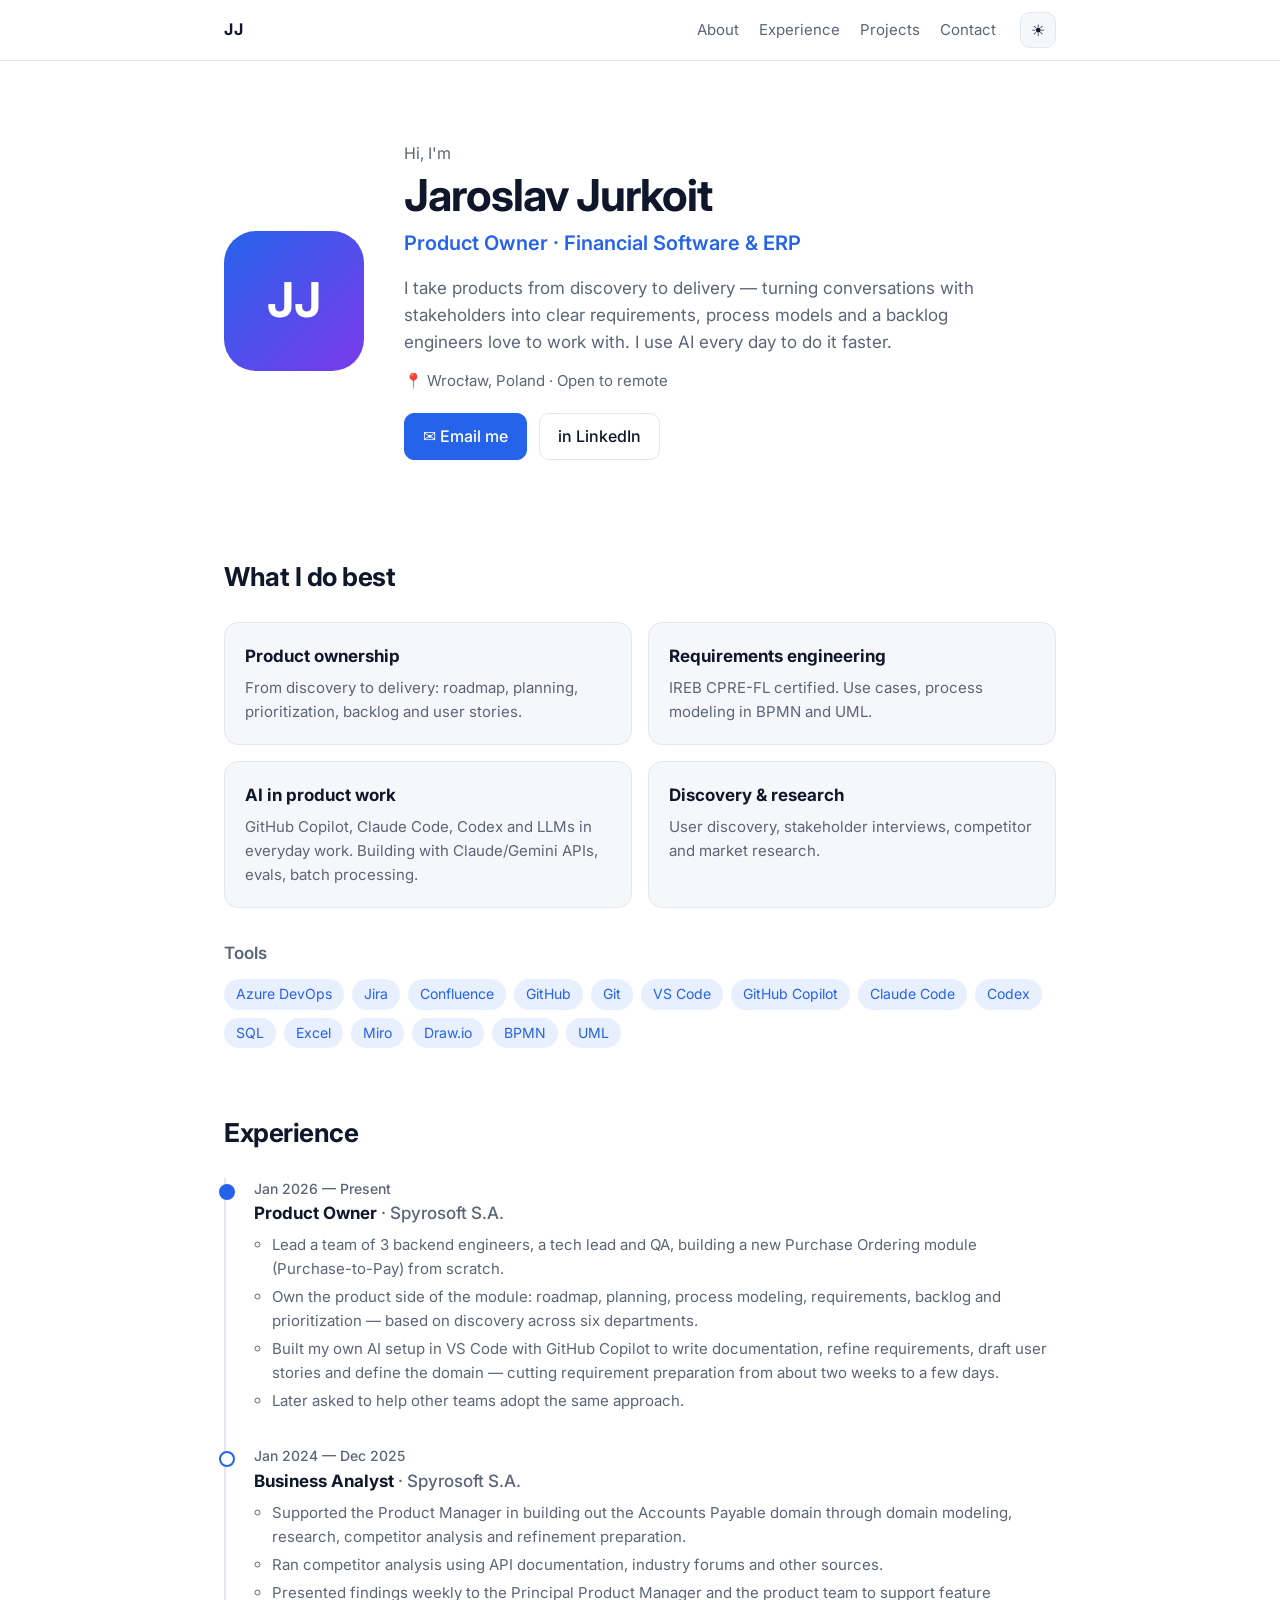
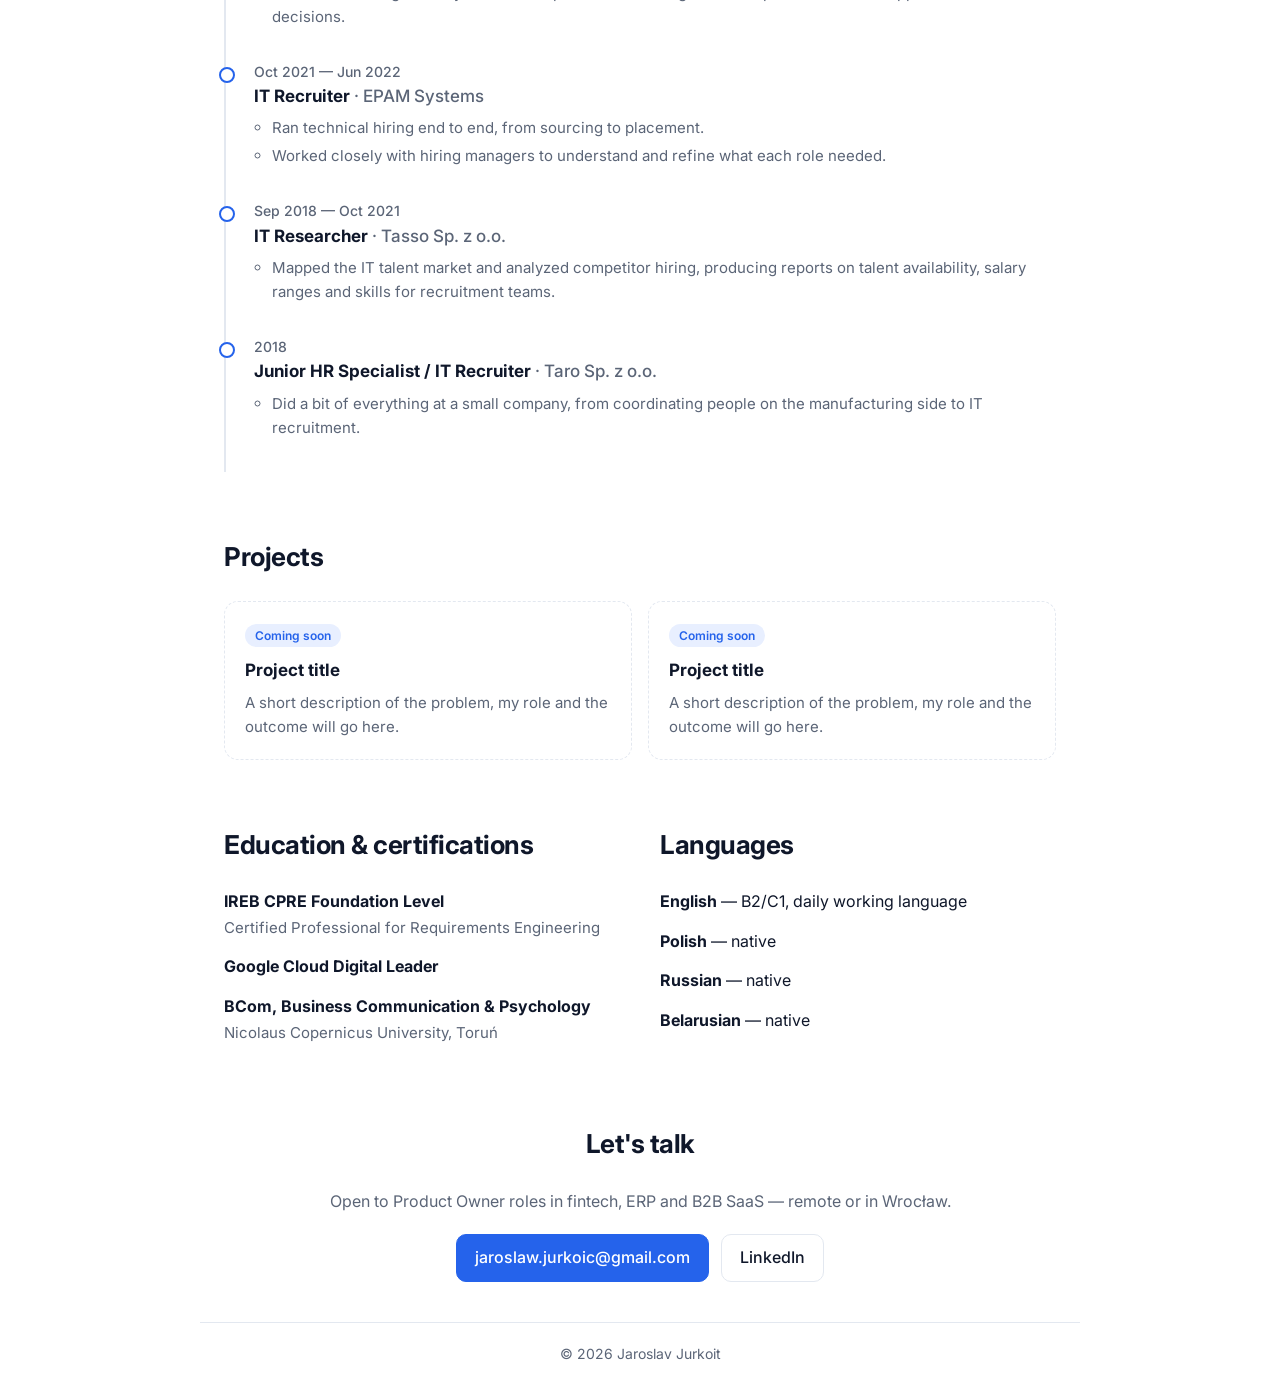
==== index.html @ e3d6df7f "Initial portfolio site Co-Authored-By: Claude Opus 5.5 <noreply@anthropic.com>" ====
<!DOCTYPE html>
<html lang="en">
<head>
  <meta charset="UTF-8">
  <meta name="viewport" content="width=device-width, initial-scale=1.0">
  <title>Jaroslav Jurkoit — Product Owner</title>
  <meta name="description" content="Jaroslav Jurkoit — Product Owner in financial software & ERP. Wrocław, Poland · Open to remote.">
  <meta property="og:title" content="Jaroslav Jurkoit — Product Owner">
  <meta property="og:description" content="Product Owner · Financial Software & ERP · Wrocław, Poland · Open to remote">
  <meta property="og:type" content="website">
  <link rel="icon" href="data:image/svg+xml,<svg xmlns='http://www.w3.org/2000/svg' viewBox='0 0 100 100'><rect width='100' height='100' rx='22' fill='%232563eb'/><text x='50' y='66' font-size='44' font-family='Arial' font-weight='700' fill='white' text-anchor='middle'>JJ</text></svg>">
  <link rel="preconnect" href="https://fonts.googleapis.com">
  <link rel="preconnect" href="https://fonts.gstatic.com" crossorigin>
  <link href="https://fonts.googleapis.com/css2?family=Inter:wght@400;500;600;700&display=swap" rel="stylesheet">
  <link rel="stylesheet" href="style.css">
  <script>
    // Apply saved theme before paint to avoid a flash
    (function () {
      var t = localStorage.getItem('theme');
      if (t) document.documentElement.setAttribute('data-theme', t);
    })();
  </script>
</head>
<body>
  <header class="nav">
    <div class="container nav-inner">
      <a href="#top" class="logo">JJ</a>
      <nav>
        <a href="#about">About</a>
        <a href="#experience">Experience</a>
        <a href="#projects">Projects</a>
        <a href="#contact">Contact</a>
      </nav>
      <button class="theme-toggle" id="themeToggle" aria-label="Toggle dark mode">
        <span class="icon-sun">☀</span><span class="icon-moon">☾</span>
      </button>
    </div>
  </header>

  <main id="top">
    <!-- Hero -->
    <section class="hero container">
      <div class="avatar" aria-hidden="true">JJ</div>
      <div>
        <p class="eyebrow">Hi, I'm</p>
        <h1>Jaroslav Jurkoit</h1>
        <p class="role">Product Owner · Financial Software &amp; ERP</p>
        <p class="lead">
          I take products from discovery to delivery — turning conversations with stakeholders
          into clear requirements, process models and a backlog engineers love to work with.
          I use AI every day to do it faster.
        </p>
        <p class="meta">📍 Wrocław, Poland · Open to remote</p>
        <div class="links">
          <a class="btn primary" href="mailto:jaroslaw.jurkoic@gmail.com">✉ Email me</a>
          <a class="btn" href="https://www.linkedin.com/in/jaroslav-jurkoit" target="_blank" rel="noopener">in LinkedIn</a>
        </div>
      </div>
    </section>

    <!-- About / strengths -->
    <section id="about" class="container section">
      <h2>What I do best</h2>
      <div class="grid cards">
        <div class="card">
          <h3>Product ownership</h3>
          <p>From discovery to delivery: roadmap, planning, prioritization, backlog and user stories.</p>
        </div>
        <div class="card">
          <h3>Requirements engineering</h3>
          <p>IREB CPRE-FL certified. Use cases, process modeling in BPMN and UML.</p>
        </div>
        <div class="card">
          <h3>AI in product work</h3>
          <p>GitHub Copilot, Claude Code, Codex and LLMs in everyday work. Building with Claude/Gemini APIs, evals, batch processing.</p>
        </div>
        <div class="card">
          <h3>Discovery &amp; research</h3>
          <p>User discovery, stakeholder interviews, competitor and market research.</p>
        </div>
      </div>

      <h3 class="sub">Tools</h3>
      <ul class="tags">
        <li>Azure DevOps</li><li>Jira</li><li>Confluence</li><li>GitHub</li><li>Git</li>
        <li>VS Code</li><li>GitHub Copilot</li><li>Claude Code</li><li>Codex</li>
        <li>SQL</li><li>Excel</li><li>Miro</li><li>Draw.io</li><li>BPMN</li><li>UML</li>
      </ul>
    </section>

    <!-- Experience -->
    <section id="experience" class="container section">
      <h2>Experience</h2>
      <ol class="timeline">
        <li>
          <div class="when">Jan 2026 — Present</div>
          <div class="what">
            <h3>Product Owner <span>· Spyrosoft S.A.</span></h3>
            <ul>
              <li>Lead a team of 3 backend engineers, a tech lead and QA, building a new Purchase Ordering module (Purchase-to-Pay) from scratch.</li>
              <li>Own the product side of the module: roadmap, planning, process modeling, requirements, backlog and prioritization — based on discovery across six departments.</li>
              <li>Built my own AI setup in VS Code with GitHub Copilot to write documentation, refine requirements, draft user stories and define the domain — cutting requirement preparation from about two weeks to a few days.</li>
              <li>Later asked to help other teams adopt the same approach.</li>
            </ul>
          </div>
        </li>
        <li>
          <div class="when">Jan 2024 — Dec 2025</div>
          <div class="what">
            <h3>Business Analyst <span>· Spyrosoft S.A.</span></h3>
            <ul>
              <li>Supported the Product Manager in building out the Accounts Payable domain through domain modeling, research, competitor analysis and refinement preparation.</li>
              <li>Ran competitor analysis using API documentation, industry forums and other sources.</li>
              <li>Presented findings weekly to the Principal Product Manager and the product team to support feature decisions.</li>
            </ul>
          </div>
        </li>
        <li>
          <div class="when">Oct 2021 — Jun 2022</div>
          <div class="what">
            <h3>IT Recruiter <span>· EPAM Systems</span></h3>
            <ul>
              <li>Ran technical hiring end to end, from sourcing to placement.</li>
              <li>Worked closely with hiring managers to understand and refine what each role needed.</li>
            </ul>
          </div>
        </li>
        <li>
          <div class="when">Sep 2018 — Oct 2021</div>
          <div class="what">
            <h3>IT Researcher <span>· Tasso Sp. z o.o.</span></h3>
            <ul>
              <li>Mapped the IT talent market and analyzed competitor hiring, producing reports on talent availability, salary ranges and skills for recruitment teams.</li>
            </ul>
          </div>
        </li>
        <li>
          <div class="when">2018</div>
          <div class="what">
            <h3>Junior HR Specialist / IT Recruiter <span>· Taro Sp. z o.o.</span></h3>
            <ul>
              <li>Did a bit of everything at a small company, from coordinating people on the manufacturing side to IT recruitment.</li>
            </ul>
          </div>
        </li>
      </ol>
    </section>

    <!-- Projects (placeholder) -->
    <section id="projects" class="container section">
      <h2>Projects</h2>
      <!-- TODO: replace placeholder cards with real projects -->
      <div class="grid cards">
        <div class="card placeholder">
          <span class="badge">Coming soon</span>
          <h3>Project title</h3>
          <p>A short description of the problem, my role and the outcome will go here.</p>
        </div>
        <div class="card placeholder">
          <span class="badge">Coming soon</span>
          <h3>Project title</h3>
          <p>A short description of the problem, my role and the outcome will go here.</p>
        </div>
      </div>
    </section>

    <!-- Education & languages -->
    <section class="container section two-col">
      <div>
        <h2>Education &amp; certifications</h2>
        <ul class="plain">
          <li><strong>IREB CPRE Foundation Level</strong><br><span>Certified Professional for Requirements Engineering</span></li>
          <li><strong>Google Cloud Digital Leader</strong></li>
          <li><strong>BCom, Business Communication &amp; Psychology</strong><br><span>Nicolaus Copernicus University, Toruń</span></li>
        </ul>
      </div>
      <div>
        <h2>Languages</h2>
        <ul class="plain">
          <li><strong>English</strong> — B2/C1, daily working language</li>
          <li><strong>Polish</strong> — native</li>
          <li><strong>Russian</strong> — native</li>
          <li><strong>Belarusian</strong> — native</li>
        </ul>
      </div>
    </section>

    <!-- Contact -->
    <section id="contact" class="container section contact">
      <h2>Let's talk</h2>
      <p>Open to Product Owner roles in fintech, ERP and B2B SaaS — remote or in Wrocław.</p>
      <div class="links center">
        <a class="btn primary" href="mailto:jaroslaw.jurkoic@gmail.com">jaroslaw.jurkoic@gmail.com</a>
        <a class="btn" href="https://www.linkedin.com/in/jaroslav-jurkoit" target="_blank" rel="noopener">LinkedIn</a>
      </div>
    </section>
  </main>

  <footer class="container footer">
    © <span id="year"></span> Jaroslav Jurkoit
  </footer>

  <script>
    document.getElementById('year').textContent = new Date().getFullYear();
    document.getElementById('themeToggle').addEventListener('click', function () {
      var root = document.documentElement;
      var current = root.getAttribute('data-theme') ||
        (matchMedia('(prefers-color-scheme: dark)').matches ? 'dark' : 'light');
      var next = current === 'dark' ? 'light' : 'dark';
      root.setAttribute('data-theme', next);
      localStorage.setItem('theme', next);
    });
  </script>
</body>
</html>
---- style.css ----
:root {
  --bg: #ffffff;
  --bg-soft: #f5f7fb;
  --text: #0f172a;
  --muted: #5b6577;
  --border: #e3e8f0;
  --accent: #2563eb;
  --accent-soft: #e8efff;
}

@media (prefers-color-scheme: dark) {
  :root:not([data-theme="light"]) {
    --bg: #0d1117;
    --bg-soft: #161b22;
    --text: #e6edf3;
    --muted: #9aa5b4;
    --border: #262d37;
    --accent: #6ea8ff;
    --accent-soft: #1a2638;
  }
}

:root[data-theme="dark"] {
  --bg: #0d1117;
  --bg-soft: #161b22;
  --text: #e6edf3;
  --muted: #9aa5b4;
  --border: #262d37;
  --accent: #6ea8ff;
  --accent-soft: #1a2638;
}

* { box-sizing: border-box; }

html { scroll-behavior: smooth; scroll-padding-top: 72px; }

body {
  margin: 0;
  font-family: 'Inter', system-ui, -apple-system, sans-serif;
  background: var(--bg);
  color: var(--text);
  line-height: 1.6;
  transition: background .2s, color .2s;
}

a { color: var(--accent); text-decoration: none; }

.container { max-width: 880px; margin: 0 auto; padding: 0 24px; }

/* Nav */
.nav {
  position: sticky; top: 0; z-index: 10;
  background: color-mix(in srgb, var(--bg) 85%, transparent);
  backdrop-filter: blur(8px);
  border-bottom: 1px solid var(--border);
}
.nav-inner { display: flex; align-items: center; gap: 24px; height: 60px; }
.logo { font-weight: 700; color: var(--text); letter-spacing: .5px; }
.nav nav { display: flex; gap: 20px; margin-left: auto; }
.nav nav a { color: var(--muted); font-size: 15px; }
.nav nav a:hover { color: var(--text); }
.theme-toggle {
  border: 1px solid var(--border); background: var(--bg-soft); color: var(--text);
  width: 36px; height: 36px; border-radius: 10px; cursor: pointer; font-size: 16px;
}
.icon-moon { display: none; }
:root[data-theme="dark"] .icon-sun { display: none; }
:root[data-theme="dark"] .icon-moon { display: inline; }
@media (prefers-color-scheme: dark) {
  :root:not([data-theme="light"]) .icon-sun { display: none; }
  :root:not([data-theme="light"]) .icon-moon { display: inline; }
}

/* Hero */
.hero { display: flex; gap: 40px; align-items: center; padding-top: 80px; padding-bottom: 40px; }
.avatar {
  flex-shrink: 0; width: 140px; height: 140px; border-radius: 32px;
  background: linear-gradient(135deg, var(--accent), #7c3aed);
  color: #fff; font-size: 48px; font-weight: 700;
  display: flex; align-items: center; justify-content: center;
}
.eyebrow { margin: 0; color: var(--muted); }
h1 { font-size: 44px; line-height: 1.1; margin: 4px 0 8px; letter-spacing: -1px; }
.role { font-size: 20px; font-weight: 600; color: var(--accent); margin: 0 0 16px; }
.lead { font-size: 17px; color: var(--muted); margin: 0 0 12px; max-width: 600px; }
.meta { color: var(--muted); margin: 0 0 20px; font-size: 15px; }

.links { display: flex; gap: 12px; flex-wrap: wrap; }
.links.center { justify-content: center; }
.btn {
  display: inline-block; padding: 10px 18px; border-radius: 10px;
  border: 1px solid var(--border); color: var(--text); font-weight: 500;
  transition: transform .15s, border-color .15s;
}
.btn:hover { transform: translateY(-1px); border-color: var(--accent); }
.btn.primary { background: var(--accent); border-color: var(--accent); color: #fff; }

/* Sections */
.section { padding-top: 56px; padding-bottom: 8px; }
h2 { font-size: 26px; margin: 0 0 24px; letter-spacing: -.5px; }
h3 { font-size: 17px; margin: 0 0 6px; }
.sub { margin-top: 32px; margin-bottom: 12px; color: var(--muted); font-weight: 600; }

.grid.cards { display: grid; grid-template-columns: repeat(2, 1fr); gap: 16px; }
.card {
  background: var(--bg-soft); border: 1px solid var(--border);
  border-radius: 14px; padding: 20px;
}
.card p { margin: 0; color: var(--muted); font-size: 15px; }
.card.placeholder { border-style: dashed; background: transparent; }
.badge {
  display: inline-block; font-size: 12px; font-weight: 600; margin-bottom: 10px;
  padding: 2px 10px; border-radius: 999px; background: var(--accent-soft); color: var(--accent);
}

.tags { list-style: none; padding: 0; margin: 0; display: flex; flex-wrap: wrap; gap: 8px; }
.tags li {
  padding: 4px 12px; border-radius: 999px; font-size: 14px;
  background: var(--accent-soft); color: var(--accent);
}

/* Timeline */
.timeline { list-style: none; padding: 0; margin: 0; border-left: 2px solid var(--border); }
.timeline > li { position: relative; padding: 0 0 28px 28px; }
.timeline > li::before {
  content: ''; position: absolute; left: -7px; top: 6px;
  width: 12px; height: 12px; border-radius: 50%;
  background: var(--bg); border: 2px solid var(--accent);
}
.timeline > li:first-child::before { background: var(--accent); }
.when { font-size: 14px; color: var(--muted); font-weight: 500; }
.what h3 span { color: var(--muted); font-weight: 500; }
.what ul { margin: 6px 0 0; padding-left: 18px; color: var(--muted); font-size: 15px; }
.what li { margin-bottom: 4px; }

/* Education / languages */
.two-col { display: grid; grid-template-columns: 1fr 1fr; gap: 40px; }
.plain { list-style: none; padding: 0; margin: 0; }
.plain li { margin-bottom: 14px; }
.plain span { color: var(--muted); font-size: 15px; }

/* Contact */
.contact { text-align: center; padding-bottom: 40px; }
.contact p { color: var(--muted); margin: 0 0 20px; }

.footer {
  border-top: 1px solid var(--border); padding-top: 20px; padding-bottom: 32px;
  color: var(--muted); font-size: 14px; text-align: center;
}

/* Mobile */
@media (max-width: 680px) {
  .nav nav { display: none; }
  .theme-toggle { margin-left: auto; }
  .hero { flex-direction: column; align-items: flex-start; gap: 24px; padding-top: 48px; }
  .avatar { width: 96px; height: 96px; font-size: 34px; border-radius: 24px; }
  h1 { font-size: 34px; }
  .grid.cards, .two-col { grid-template-columns: 1fr; }
  .two-col { gap: 16px; }
}
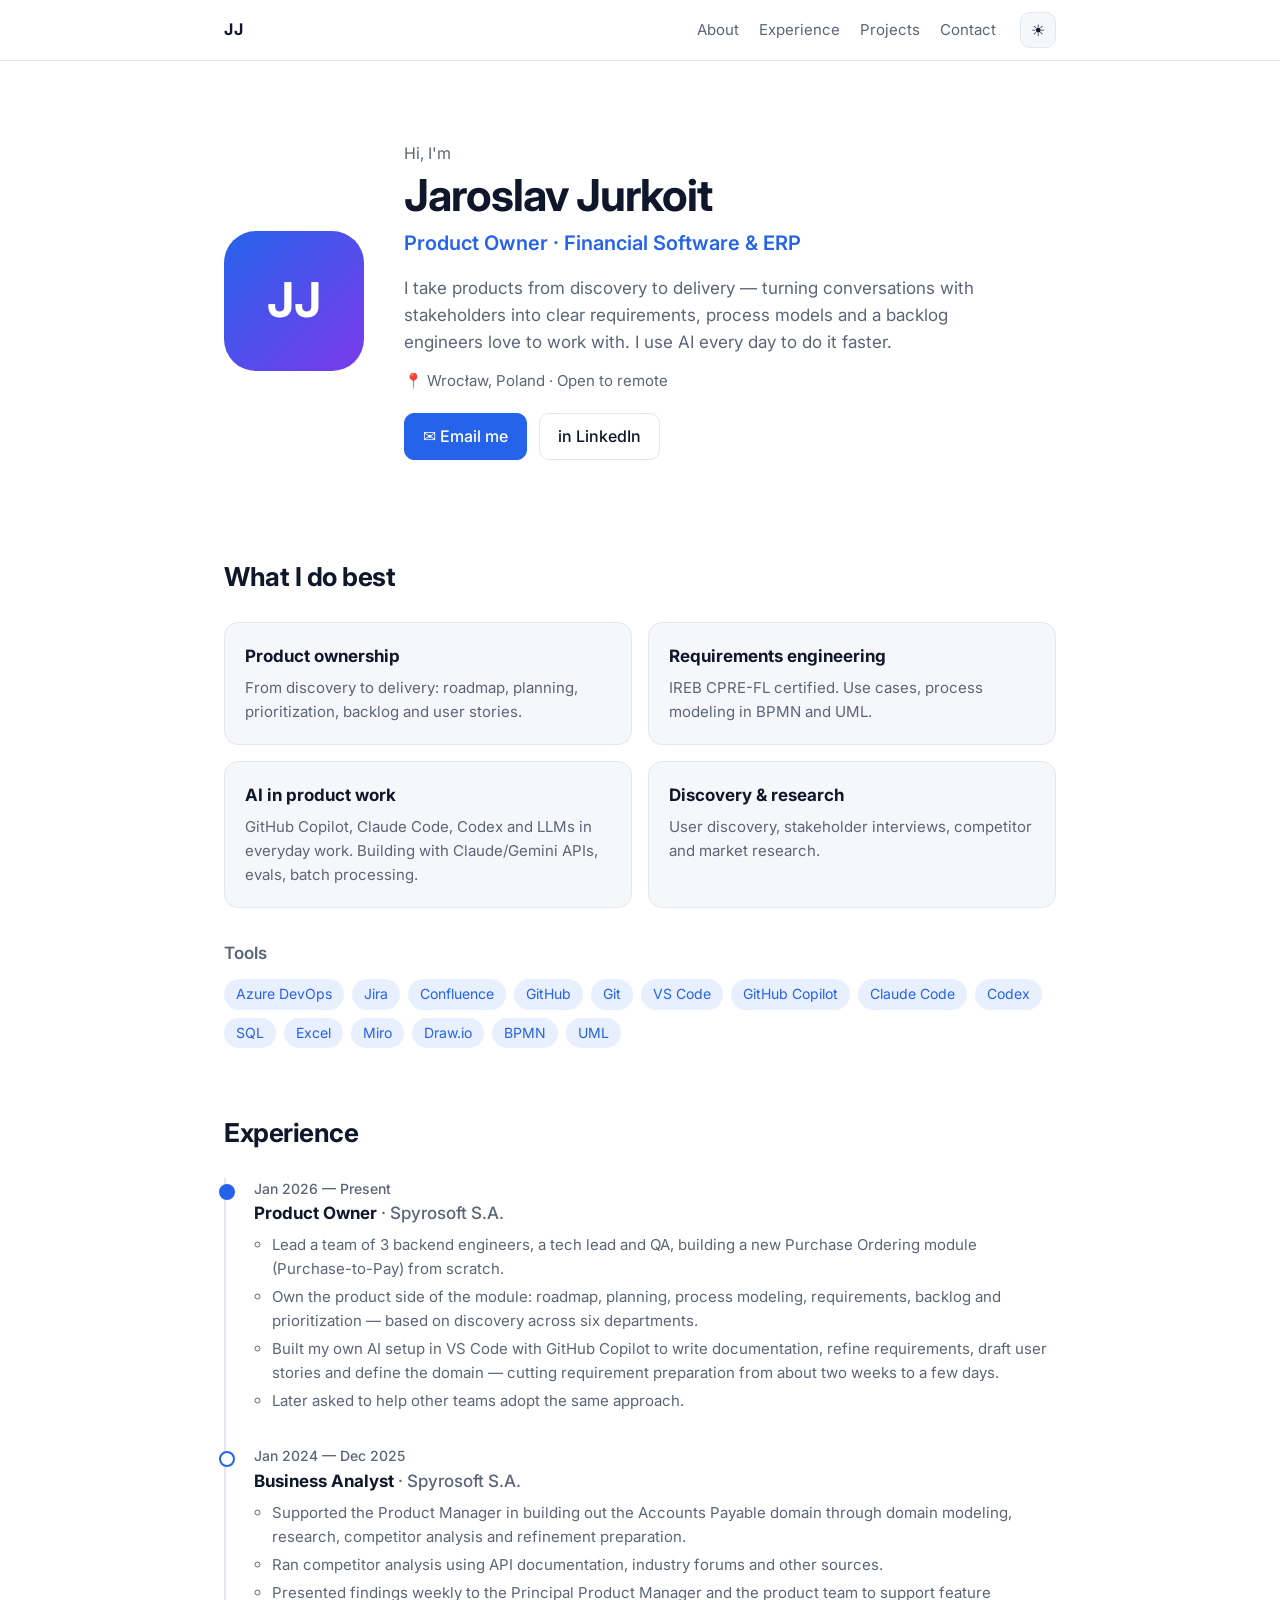
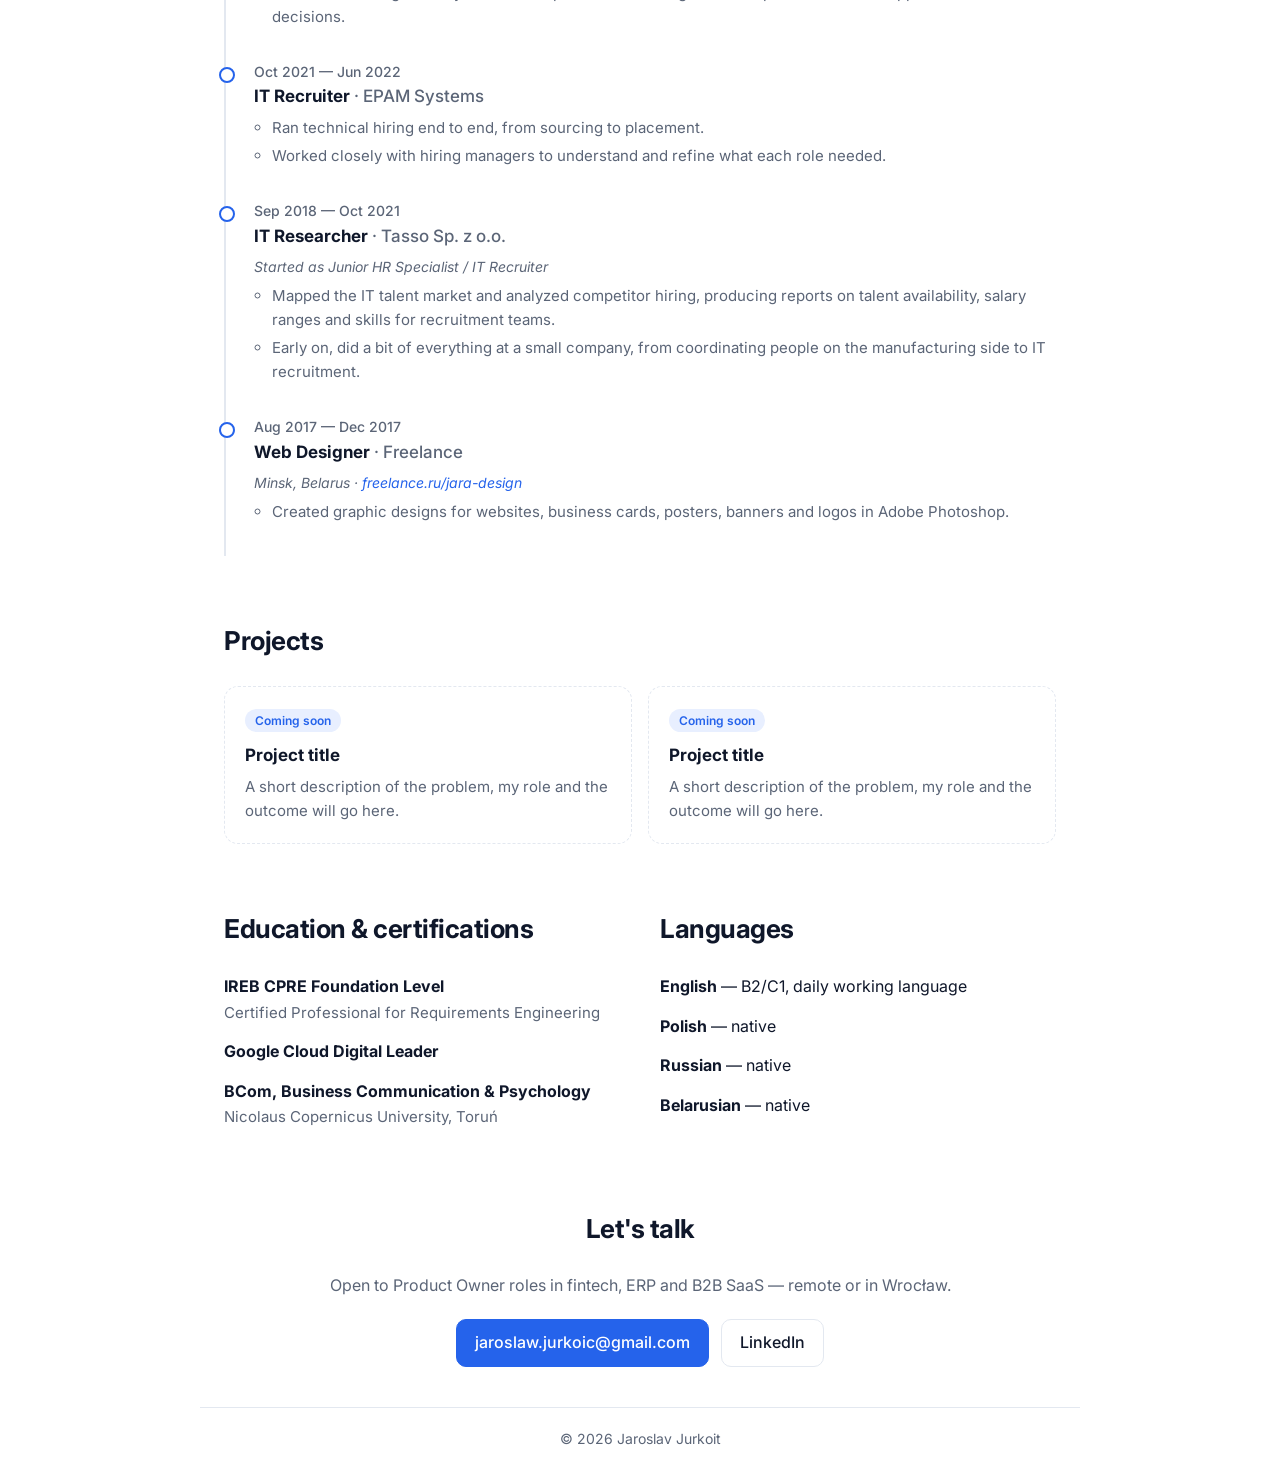
==== commit 2e74e220: "Merge Tasso roles into one entry, add freelance web designer Co-Authored-By: Claude Opus 5.5 <norepl" ====
--- a/index.html
+++ b/index.html
@@ -129,17 +129,20 @@
           <div class="when">Sep 2018 — Oct 2021</div>
           <div class="what">
             <h3>IT Researcher <span>· Tasso Sp. z o.o.</span></h3>
+            <p class="note">Started as Junior HR Specialist / IT Recruiter</p>
             <ul>
               <li>Mapped the IT talent market and analyzed competitor hiring, producing reports on talent availability, salary ranges and skills for recruitment teams.</li>
-            </ul>
-          </div>
-        </li>
-        <li>
-          <div class="when">2018</div>
-          <div class="what">
-            <h3>Junior HR Specialist / IT Recruiter <span>· Taro Sp. z o.o.</span></h3>
-            <ul>
-              <li>Did a bit of everything at a small company, from coordinating people on the manufacturing side to IT recruitment.</li>
+              <li>Early on, did a bit of everything at a small company, from coordinating people on the manufacturing side to IT recruitment.</li>
+            </ul>
+          </div>
+        </li>
+        <li>
+          <div class="when">Aug 2017 — Dec 2017</div>
+          <div class="what">
+            <h3>Web Designer <span>· Freelance</span></h3>
+            <p class="note">Minsk, Belarus · <a href="https://freelance.ru/jara-design" target="_blank" rel="noopener">freelance.ru/jara-design</a></p>
+            <ul>
+              <li>Created graphic designs for websites, business cards, posters, banners and logos in Adobe Photoshop.</li>
             </ul>
           </div>
         </li>
--- a/style.css
+++ b/style.css
@@ -130,6 +130,7 @@
 .timeline > li:first-child::before { background: var(--accent); }
 .when { font-size: 14px; color: var(--muted); font-weight: 500; }
 .what h3 span { color: var(--muted); font-weight: 500; }
+.note { margin: 0; font-size: 14px; color: var(--muted); font-style: italic; }
 .what ul { margin: 6px 0 0; padding-left: 18px; color: var(--muted); font-size: 15px; }
 .what li { margin-bottom: 4px; }
 
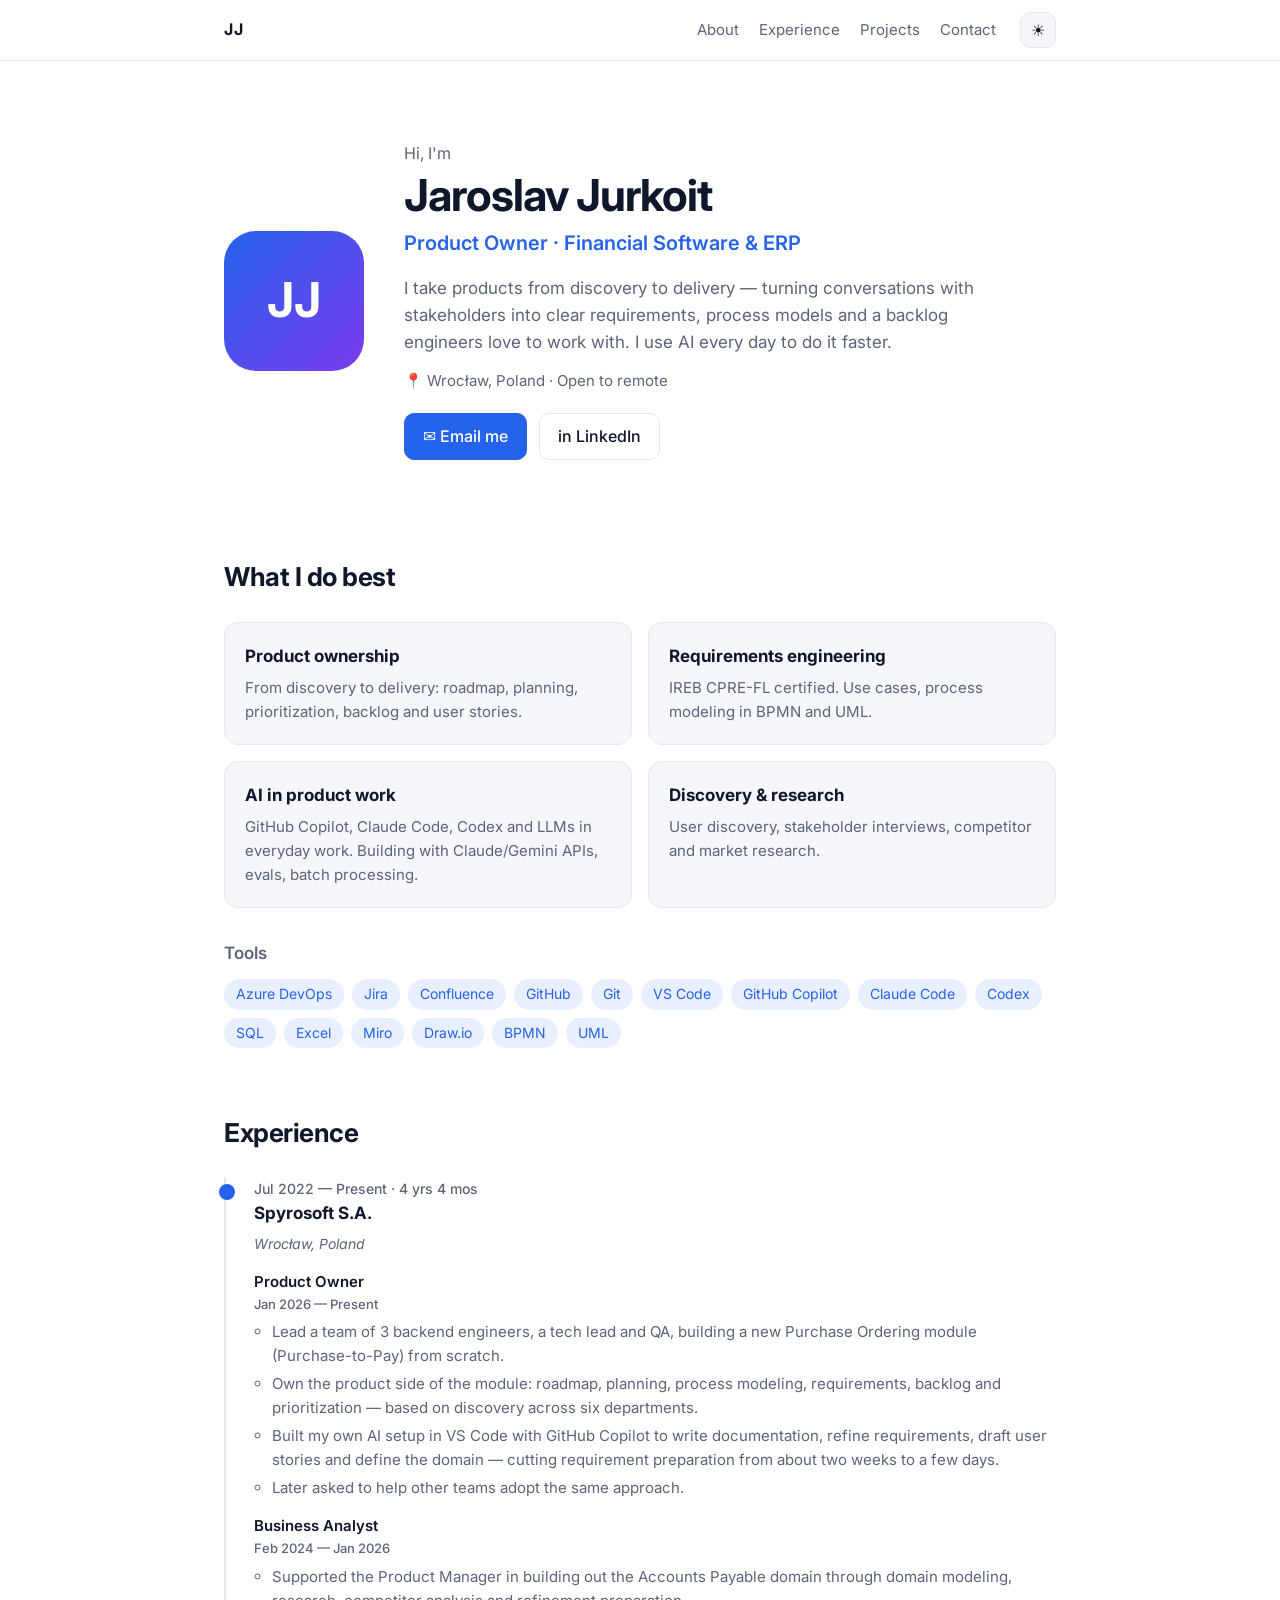
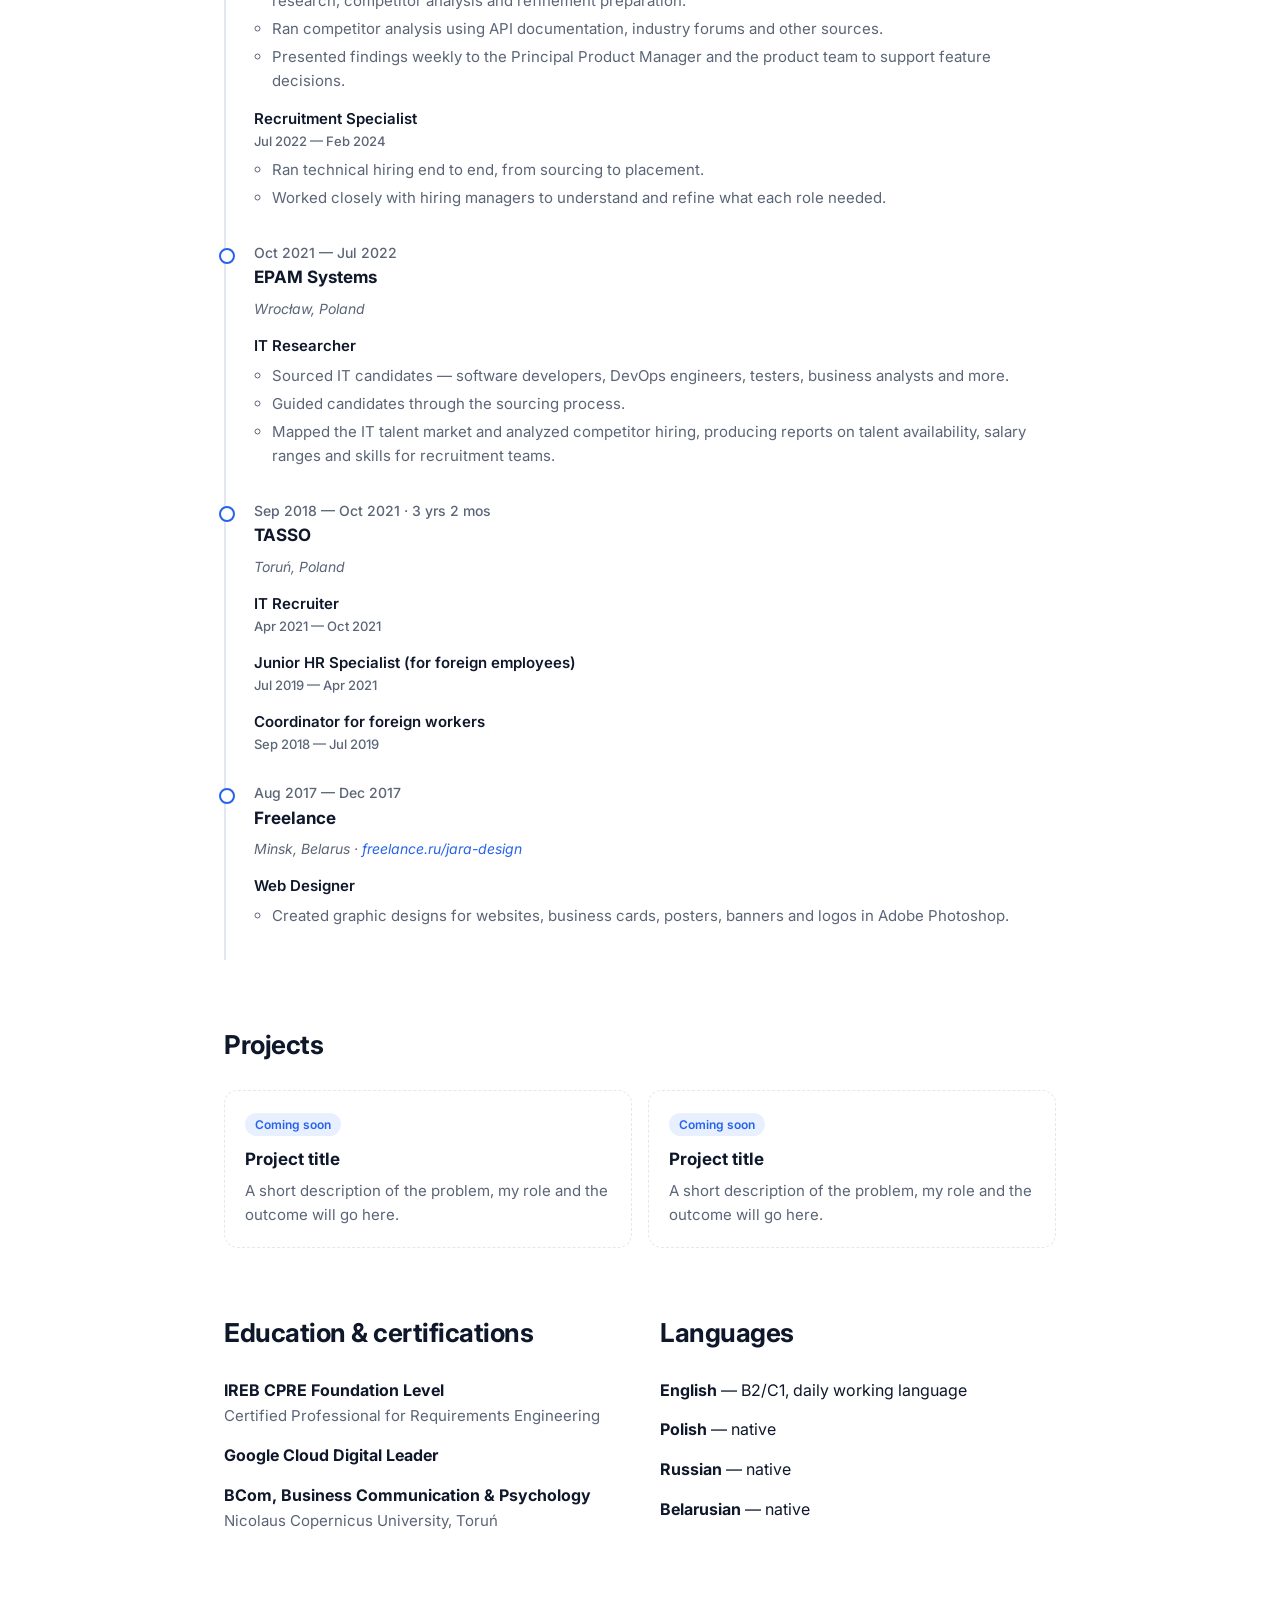
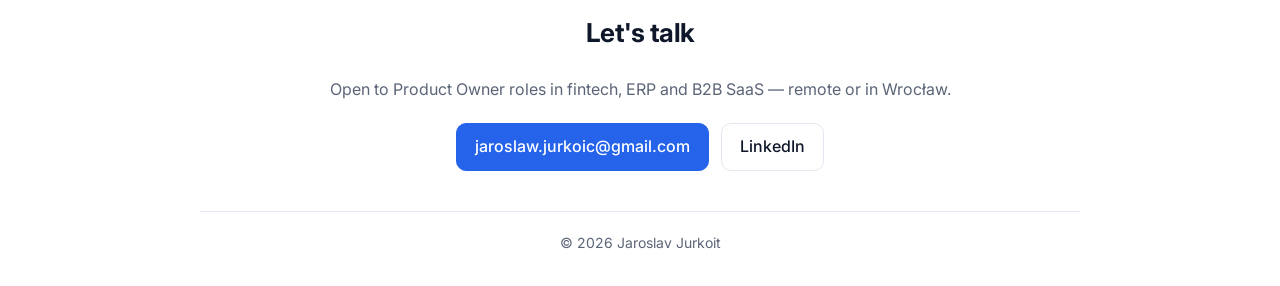
==== commit 0d1df566: "Align experience dates and roles with LinkedIn Co-Authored-By: Claude Opus 5.5 <noreply@anthropic.co" ====
--- a/index.html
+++ b/index.html
@@ -93,57 +93,78 @@
       <h2>Experience</h2>
       <ol class="timeline">
         <li>
-          <div class="when">Jan 2026 — Present</div>
-          <div class="what">
-            <h3>Product Owner <span>· Spyrosoft S.A.</span></h3>
-            <ul>
-              <li>Lead a team of 3 backend engineers, a tech lead and QA, building a new Purchase Ordering module (Purchase-to-Pay) from scratch.</li>
-              <li>Own the product side of the module: roadmap, planning, process modeling, requirements, backlog and prioritization — based on discovery across six departments.</li>
-              <li>Built my own AI setup in VS Code with GitHub Copilot to write documentation, refine requirements, draft user stories and define the domain — cutting requirement preparation from about two weeks to a few days.</li>
-              <li>Later asked to help other teams adopt the same approach.</li>
-            </ul>
-          </div>
-        </li>
-        <li>
-          <div class="when">Jan 2024 — Dec 2025</div>
-          <div class="what">
-            <h3>Business Analyst <span>· Spyrosoft S.A.</span></h3>
-            <ul>
-              <li>Supported the Product Manager in building out the Accounts Payable domain through domain modeling, research, competitor analysis and refinement preparation.</li>
-              <li>Ran competitor analysis using API documentation, industry forums and other sources.</li>
-              <li>Presented findings weekly to the Principal Product Manager and the product team to support feature decisions.</li>
-            </ul>
-          </div>
-        </li>
-        <li>
-          <div class="when">Oct 2021 — Jun 2022</div>
-          <div class="what">
-            <h3>IT Recruiter <span>· EPAM Systems</span></h3>
-            <ul>
-              <li>Ran technical hiring end to end, from sourcing to placement.</li>
-              <li>Worked closely with hiring managers to understand and refine what each role needed.</li>
-            </ul>
-          </div>
-        </li>
-        <li>
-          <div class="when">Sep 2018 — Oct 2021</div>
-          <div class="what">
-            <h3>IT Researcher <span>· Tasso Sp. z o.o.</span></h3>
-            <p class="note">Started as Junior HR Specialist / IT Recruiter</p>
-            <ul>
-              <li>Mapped the IT talent market and analyzed competitor hiring, producing reports on talent availability, salary ranges and skills for recruitment teams.</li>
-              <li>Early on, did a bit of everything at a small company, from coordinating people on the manufacturing side to IT recruitment.</li>
-            </ul>
+          <div class="when">Jul 2022 — Present · 4 yrs 4 mos</div>
+          <div class="what">
+            <h3>Spyrosoft S.A.</h3>
+            <p class="note">Wrocław, Poland</p>
+            <div class="role-item">
+              <h4>Product Owner <span>Jan 2026 — Present</span></h4>
+              <ul>
+                <li>Lead a team of 3 backend engineers, a tech lead and QA, building a new Purchase Ordering module (Purchase-to-Pay) from scratch.</li>
+                <li>Own the product side of the module: roadmap, planning, process modeling, requirements, backlog and prioritization — based on discovery across six departments.</li>
+                <li>Built my own AI setup in VS Code with GitHub Copilot to write documentation, refine requirements, draft user stories and define the domain — cutting requirement preparation from about two weeks to a few days.</li>
+                <li>Later asked to help other teams adopt the same approach.</li>
+              </ul>
+            </div>
+            <div class="role-item">
+              <h4>Business Analyst <span>Feb 2024 — Jan 2026</span></h4>
+              <ul>
+                <li>Supported the Product Manager in building out the Accounts Payable domain through domain modeling, research, competitor analysis and refinement preparation.</li>
+                <li>Ran competitor analysis using API documentation, industry forums and other sources.</li>
+                <li>Presented findings weekly to the Principal Product Manager and the product team to support feature decisions.</li>
+              </ul>
+            </div>
+            <div class="role-item">
+              <h4>Recruitment Specialist <span>Jul 2022 — Feb 2024</span></h4>
+              <ul>
+                <li>Ran technical hiring end to end, from sourcing to placement.</li>
+                <li>Worked closely with hiring managers to understand and refine what each role needed.</li>
+              </ul>
+            </div>
+          </div>
+        </li>
+        <li>
+          <div class="when">Oct 2021 — Jul 2022</div>
+          <div class="what">
+            <h3>EPAM Systems</h3>
+            <p class="note">Wrocław, Poland</p>
+            <div class="role-item">
+              <h4>IT Researcher</h4>
+              <ul>
+                <li>Sourced IT candidates — software developers, DevOps engineers, testers, business analysts and more.</li>
+                <li>Guided candidates through the sourcing process.</li>
+                <li>Mapped the IT talent market and analyzed competitor hiring, producing reports on talent availability, salary ranges and skills for recruitment teams.</li>
+              </ul>
+            </div>
+          </div>
+        </li>
+        <li>
+          <div class="when">Sep 2018 — Oct 2021 · 3 yrs 2 mos</div>
+          <div class="what">
+            <h3>TASSO</h3>
+            <p class="note">Toruń, Poland</p>
+            <div class="role-item">
+              <h4>IT Recruiter <span>Apr 2021 — Oct 2021</span></h4>
+            </div>
+            <div class="role-item">
+              <h4>Junior HR Specialist (for foreign employees) <span>Jul 2019 — Apr 2021</span></h4>
+            </div>
+            <div class="role-item">
+              <h4>Coordinator for foreign workers <span>Sep 2018 — Jul 2019</span></h4>
+            </div>
           </div>
         </li>
         <li>
           <div class="when">Aug 2017 — Dec 2017</div>
           <div class="what">
-            <h3>Web Designer <span>· Freelance</span></h3>
+            <h3>Freelance</h3>
             <p class="note">Minsk, Belarus · <a href="https://freelance.ru/jara-design" target="_blank" rel="noopener">freelance.ru/jara-design</a></p>
-            <ul>
-              <li>Created graphic designs for websites, business cards, posters, banners and logos in Adobe Photoshop.</li>
-            </ul>
+            <div class="role-item">
+              <h4>Web Designer</h4>
+              <ul>
+                <li>Created graphic designs for websites, business cards, posters, banners and logos in Adobe Photoshop.</li>
+              </ul>
+            </div>
           </div>
         </li>
       </ol>
--- a/style.css
+++ b/style.css
@@ -159,3 +159,7 @@
   .grid.cards, .two-col { grid-template-columns: 1fr; }
   .two-col { gap: 16px; }
 }
+
+.role-item { margin-top: 14px; }
+.role-item h4 { font-size: 15px; margin: 0; font-weight: 600; }
+.role-item h4 span { display: block; font-size: 13px; color: var(--muted); font-weight: 500; }
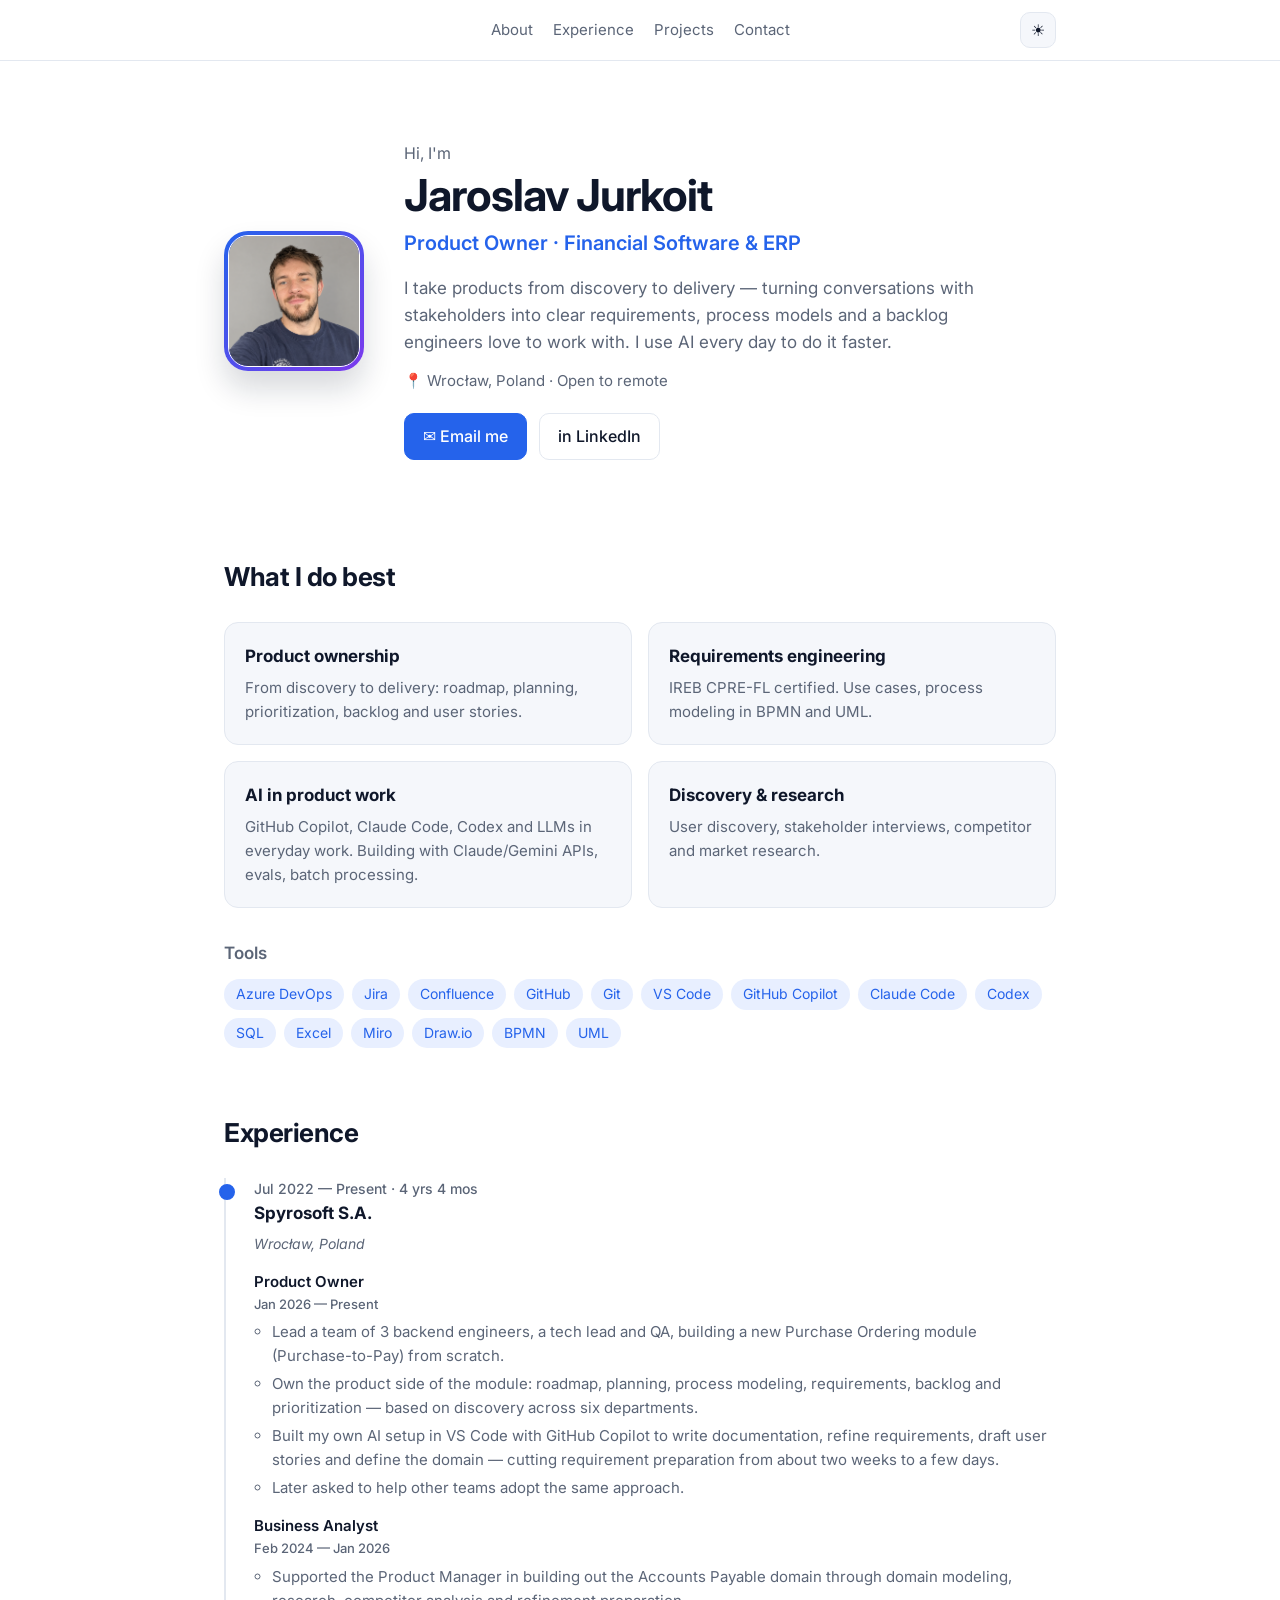
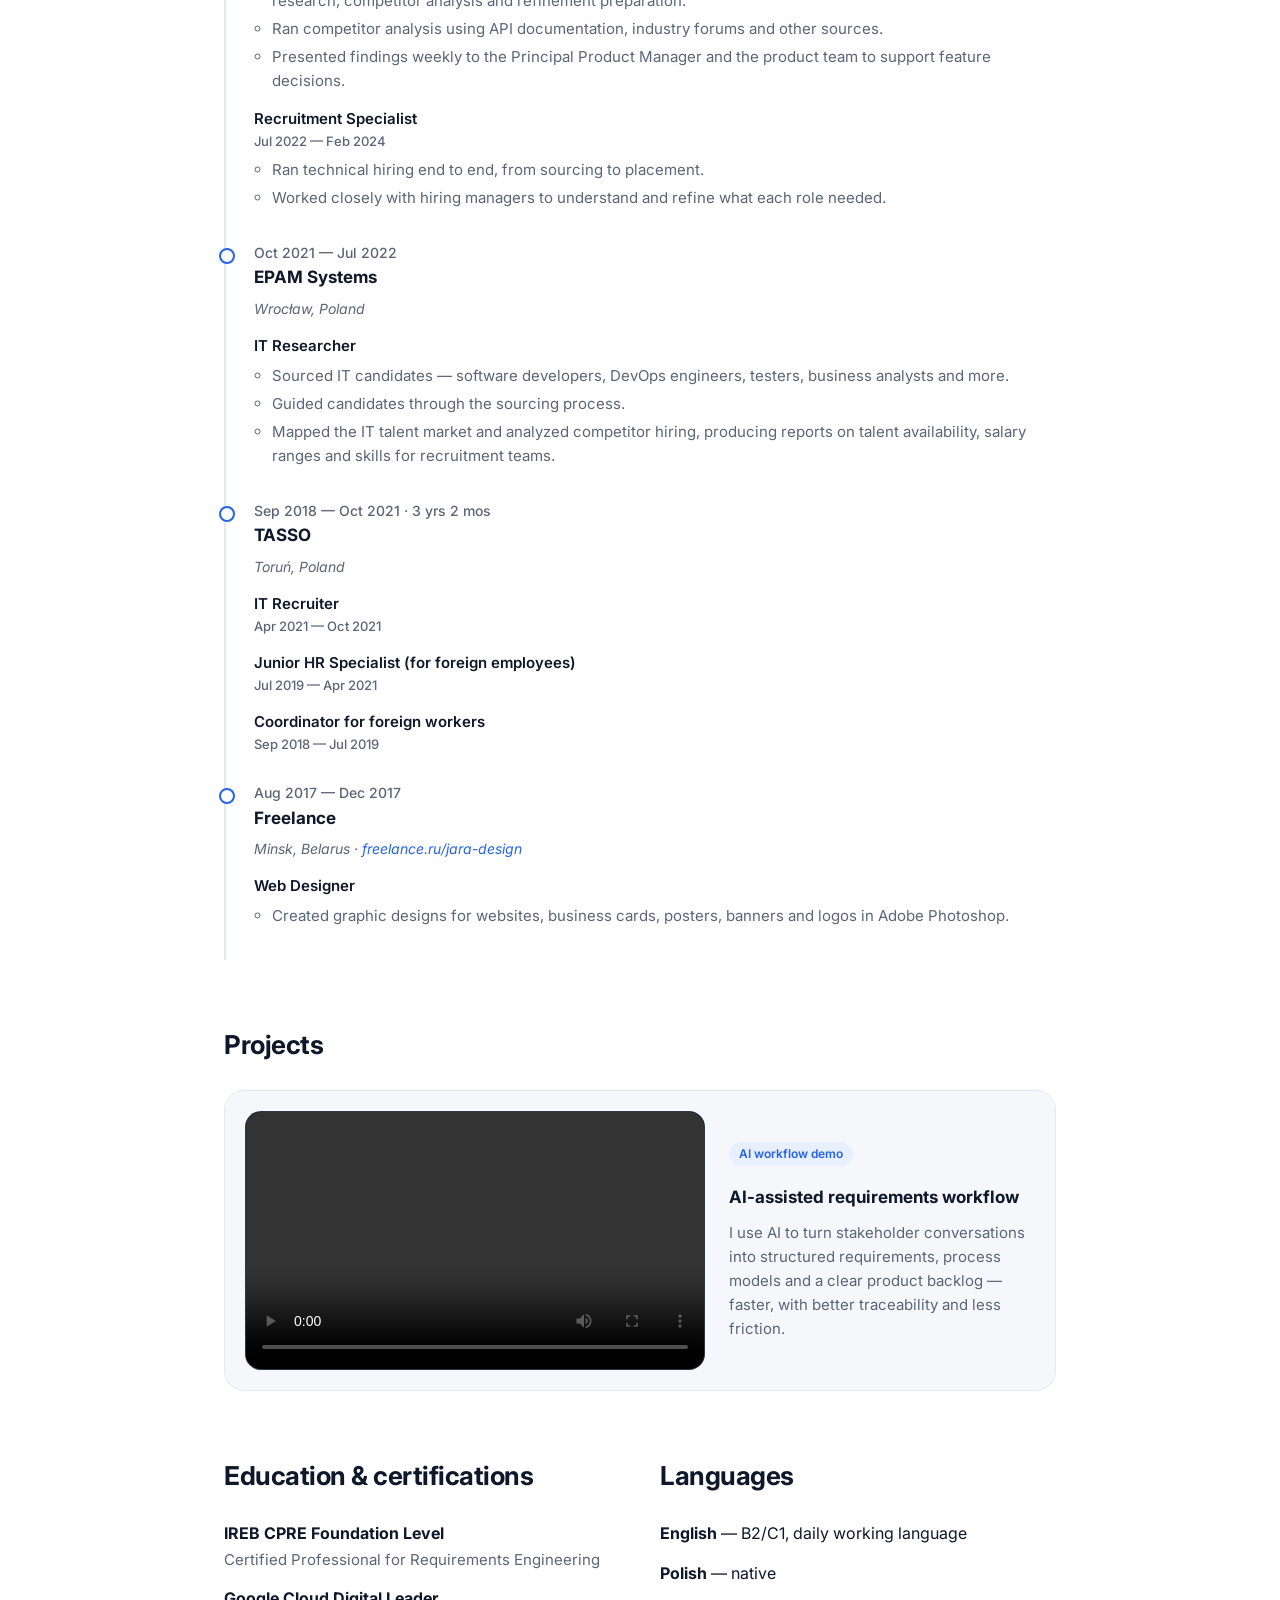
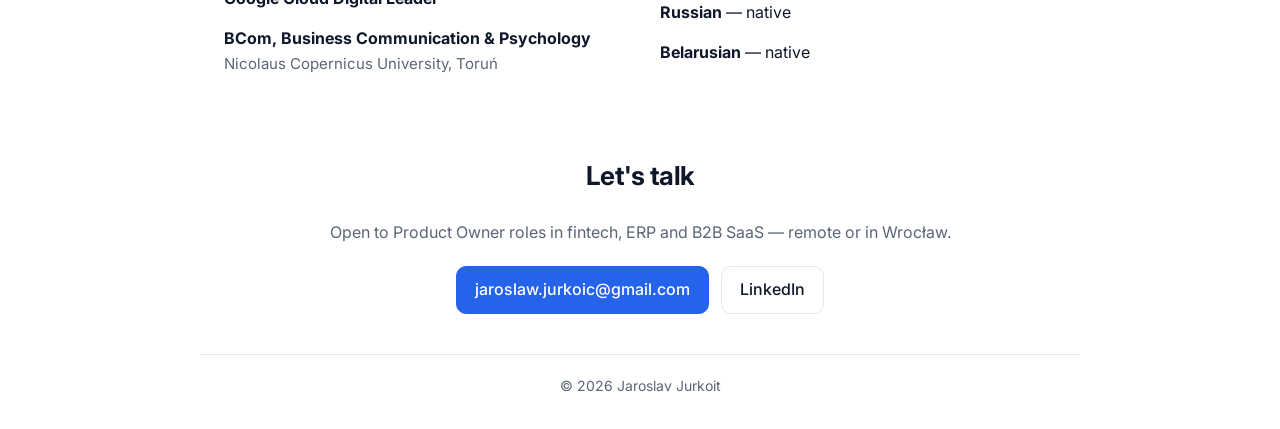
==== commit 7b57f78c: "video added" ====
--- a/index.html
+++ b/index.html
@@ -24,7 +24,6 @@
 <body>
   <header class="nav">
     <div class="container nav-inner">
-      <a href="#top" class="logo">JJ</a>
       <nav>
         <a href="#about">About</a>
         <a href="#experience">Experience</a>
@@ -40,7 +39,9 @@
   <main id="top">
     <!-- Hero -->
     <section class="hero container">
-      <div class="avatar" aria-hidden="true">JJ</div>
+      <div class="avatar">
+        <img src="./Casual Nautical Club Selfie.png" alt="Jaroslav Jurkoit portrait">
+      </div>
       <div>
         <p class="eyebrow">Hi, I'm</p>
         <h1>Jaroslav Jurkoit</h1>
@@ -170,20 +171,20 @@
       </ol>
     </section>
 
-    <!-- Projects (placeholder) -->
+    <!-- Projects -->
     <section id="projects" class="container section">
       <h2>Projects</h2>
-      <!-- TODO: replace placeholder cards with real projects -->
-      <div class="grid cards">
-        <div class="card placeholder">
-          <span class="badge">Coming soon</span>
-          <h3>Project title</h3>
-          <p>A short description of the problem, my role and the outcome will go here.</p>
-        </div>
-        <div class="card placeholder">
-          <span class="badge">Coming soon</span>
-          <h3>Project title</h3>
-          <p>A short description of the problem, my role and the outcome will go here.</p>
+      <div class="project-demo">
+        <div class="video-wrap">
+          <video class="project-video" controls preload="metadata" playsinline>
+            <source src="./ai-requirements-workflow%20%281%29.mp4" type="video/mp4">
+            Your browser does not support HTML video.
+          </video>
+        </div>
+        <div class="project-copy">
+          <span class="badge">AI workflow demo</span>
+          <h3>AI-assisted requirements workflow</h3>
+          <p>I use AI to turn stakeholder conversations into structured requirements, process models and a clear product backlog — faster, with better traceability and less friction.</p>
         </div>
       </div>
     </section>
--- a/style.css
+++ b/style.css
@@ -54,14 +54,17 @@
   backdrop-filter: blur(8px);
   border-bottom: 1px solid var(--border);
 }
-.nav-inner { display: flex; align-items: center; gap: 24px; height: 60px; }
-.logo { font-weight: 700; color: var(--text); letter-spacing: .5px; }
-.nav nav { display: flex; gap: 20px; margin-left: auto; }
+.nav-inner { position: relative; display: flex; align-items: center; gap: 24px; height: 60px; }
+.nav nav {
+  position: absolute; left: 50%; transform: translateX(-50%);
+  display: flex; gap: 20px;
+}
 .nav nav a { color: var(--muted); font-size: 15px; }
 .nav nav a:hover { color: var(--text); }
 .theme-toggle {
   border: 1px solid var(--border); background: var(--bg-soft); color: var(--text);
-  width: 36px; height: 36px; border-radius: 10px; cursor: pointer; font-size: 16px;
+  width: 36px; height: 36px; margin-left: auto;
+  border-radius: 10px; cursor: pointer; font-size: 16px;
 }
 .icon-moon { display: none; }
 :root[data-theme="dark"] .icon-sun { display: none; }
@@ -74,10 +77,15 @@
 /* Hero */
 .hero { display: flex; gap: 40px; align-items: center; padding-top: 80px; padding-bottom: 40px; }
 .avatar {
-  flex-shrink: 0; width: 140px; height: 140px; border-radius: 32px;
+  flex-shrink: 0; width: 140px; height: 140px;
+  padding: 4px; border-radius: 24px; overflow: hidden;
   background: linear-gradient(135deg, var(--accent), #7c3aed);
-  color: #fff; font-size: 48px; font-weight: 700;
-  display: flex; align-items: center; justify-content: center;
+  box-shadow: 0 18px 30px rgba(15, 23, 42, 0.16);
+}
+.avatar img {
+  display: block; width: 100%; height: 100%; object-fit: cover;
+  object-position: center 15%; border: 1px solid var(--bg);
+  border-radius: 20px;
 }
 .eyebrow { margin: 0; color: var(--muted); }
 h1 { font-size: 44px; line-height: 1.1; margin: 4px 0 8px; letter-spacing: -1px; }
@@ -134,6 +142,32 @@
 .what ul { margin: 6px 0 0; padding-left: 18px; color: var(--muted); font-size: 15px; }
 .what li { margin-bottom: 4px; }
 
+/* Project video */
+.project-demo {
+  display: grid;
+  grid-template-columns: 1.5fr 1fr;
+  gap: 24px;
+  align-items: center;
+  background: var(--bg-soft);
+  border: 1px solid var(--border);
+  border-radius: 20px;
+  padding: 20px;
+}
+.video-wrap {
+  border-radius: 16px;
+  overflow: hidden;
+  background: #0b1020;
+  border: 1px solid rgba(148, 163, 184, .25);
+}
+.project-video {
+  display: block;
+  width: 100%;
+  aspect-ratio: 16 / 9;
+  background: #0b1020;
+}
+.project-copy p { margin: 0; color: var(--muted); font-size: 15px; }
+.project-copy h3 { margin-top: 8px; margin-bottom: 10px; }
+
 /* Education / languages */
 .two-col { display: grid; grid-template-columns: 1fr 1fr; gap: 40px; }
 .plain { list-style: none; padding: 0; margin: 0; }
@@ -154,10 +188,12 @@
   .nav nav { display: none; }
   .theme-toggle { margin-left: auto; }
   .hero { flex-direction: column; align-items: flex-start; gap: 24px; padding-top: 48px; }
-  .avatar { width: 96px; height: 96px; font-size: 34px; border-radius: 24px; }
+  .avatar { width: 140px; height: 140px; border-radius: 24px; }
+  .avatar img { border-radius: 20px; }
   h1 { font-size: 34px; }
-  .grid.cards, .two-col { grid-template-columns: 1fr; }
+  .grid.cards, .two-col, .project-demo { grid-template-columns: 1fr; }
   .two-col { gap: 16px; }
+  .project-demo { padding: 14px; }
 }
 
 .role-item { margin-top: 14px; }
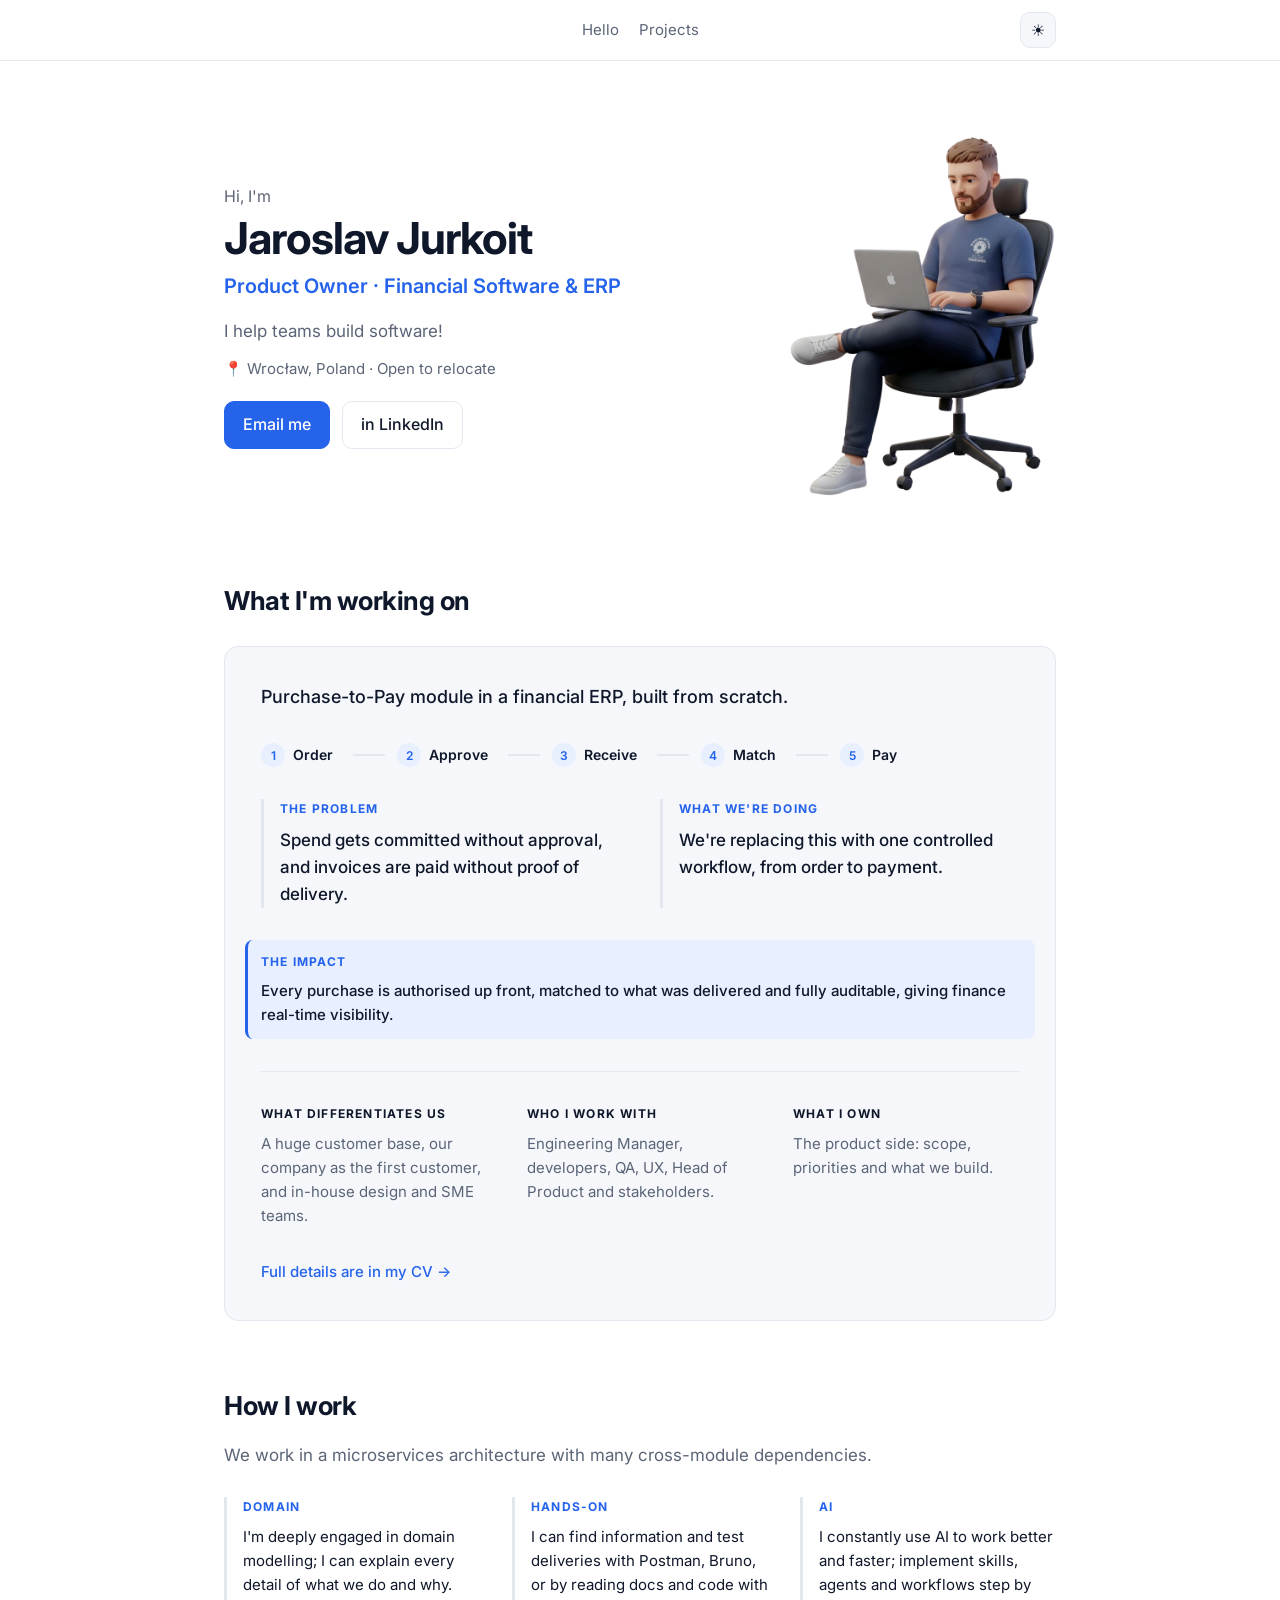
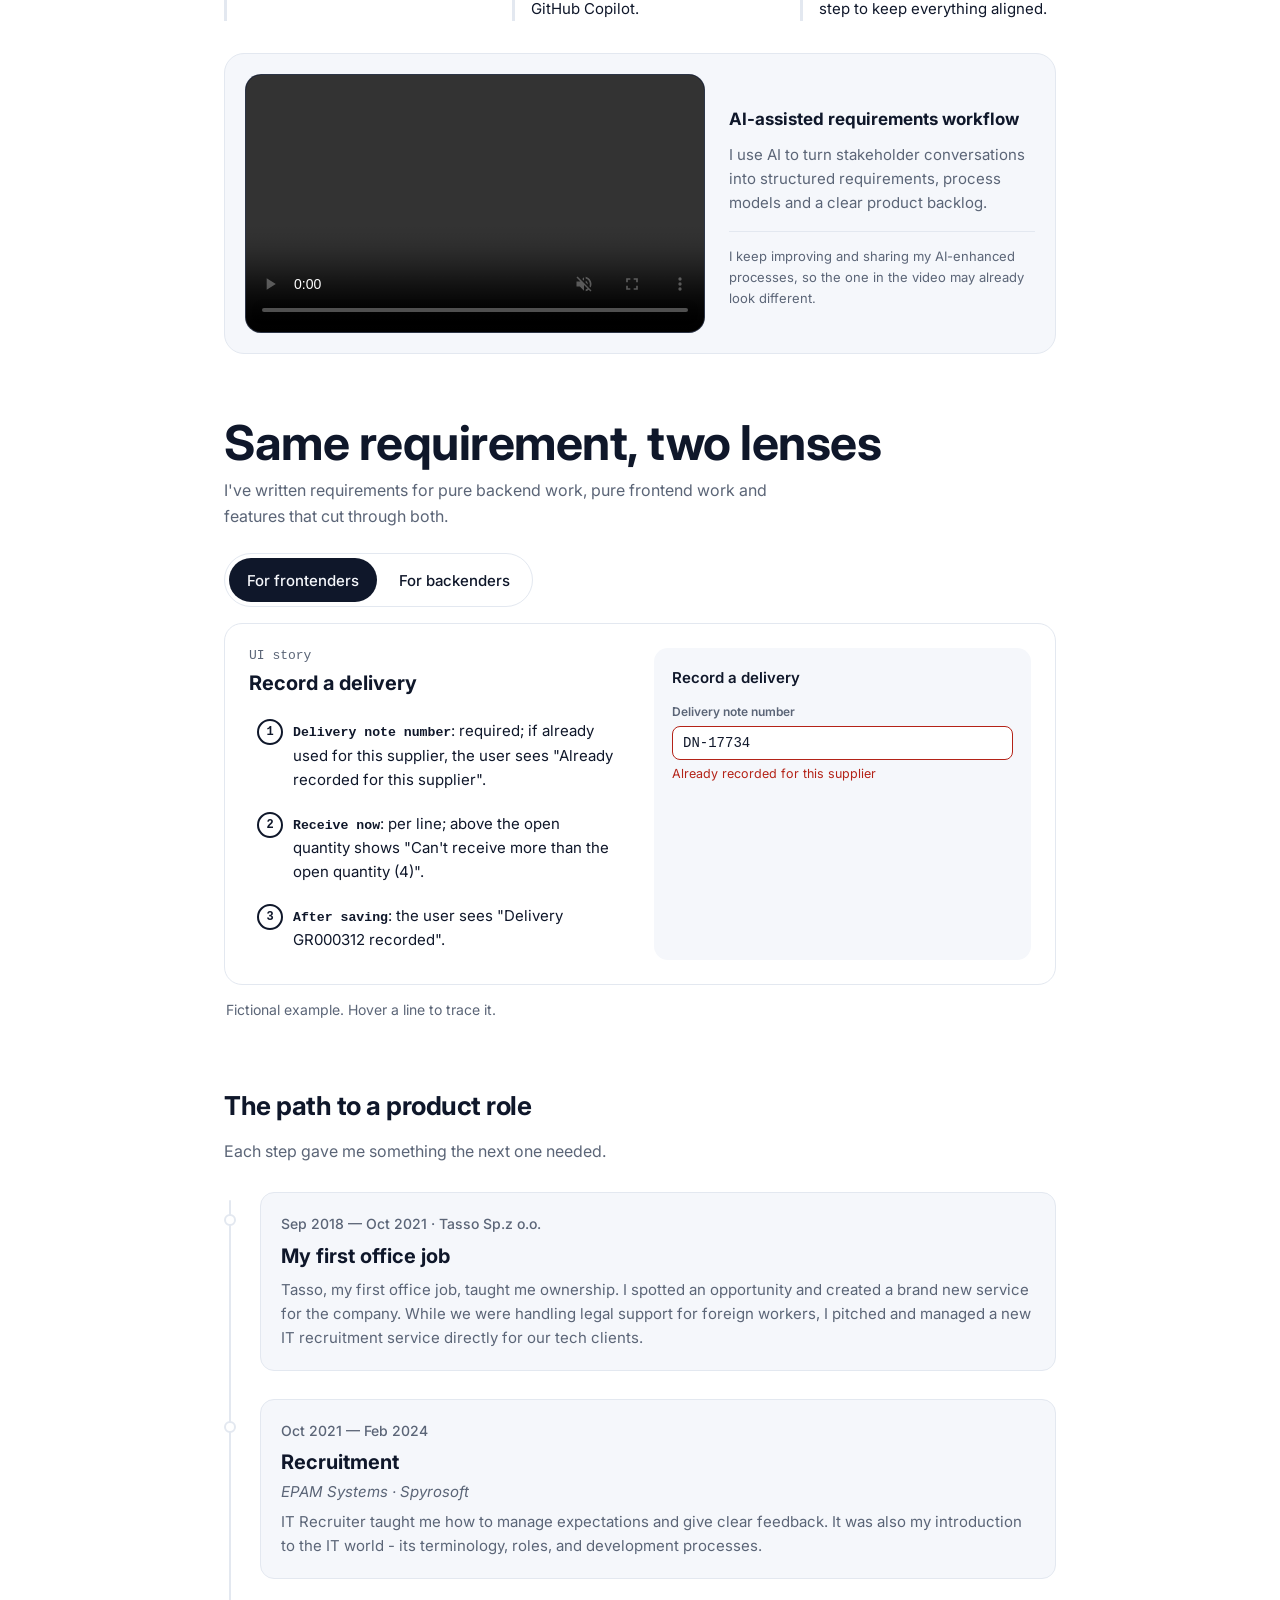
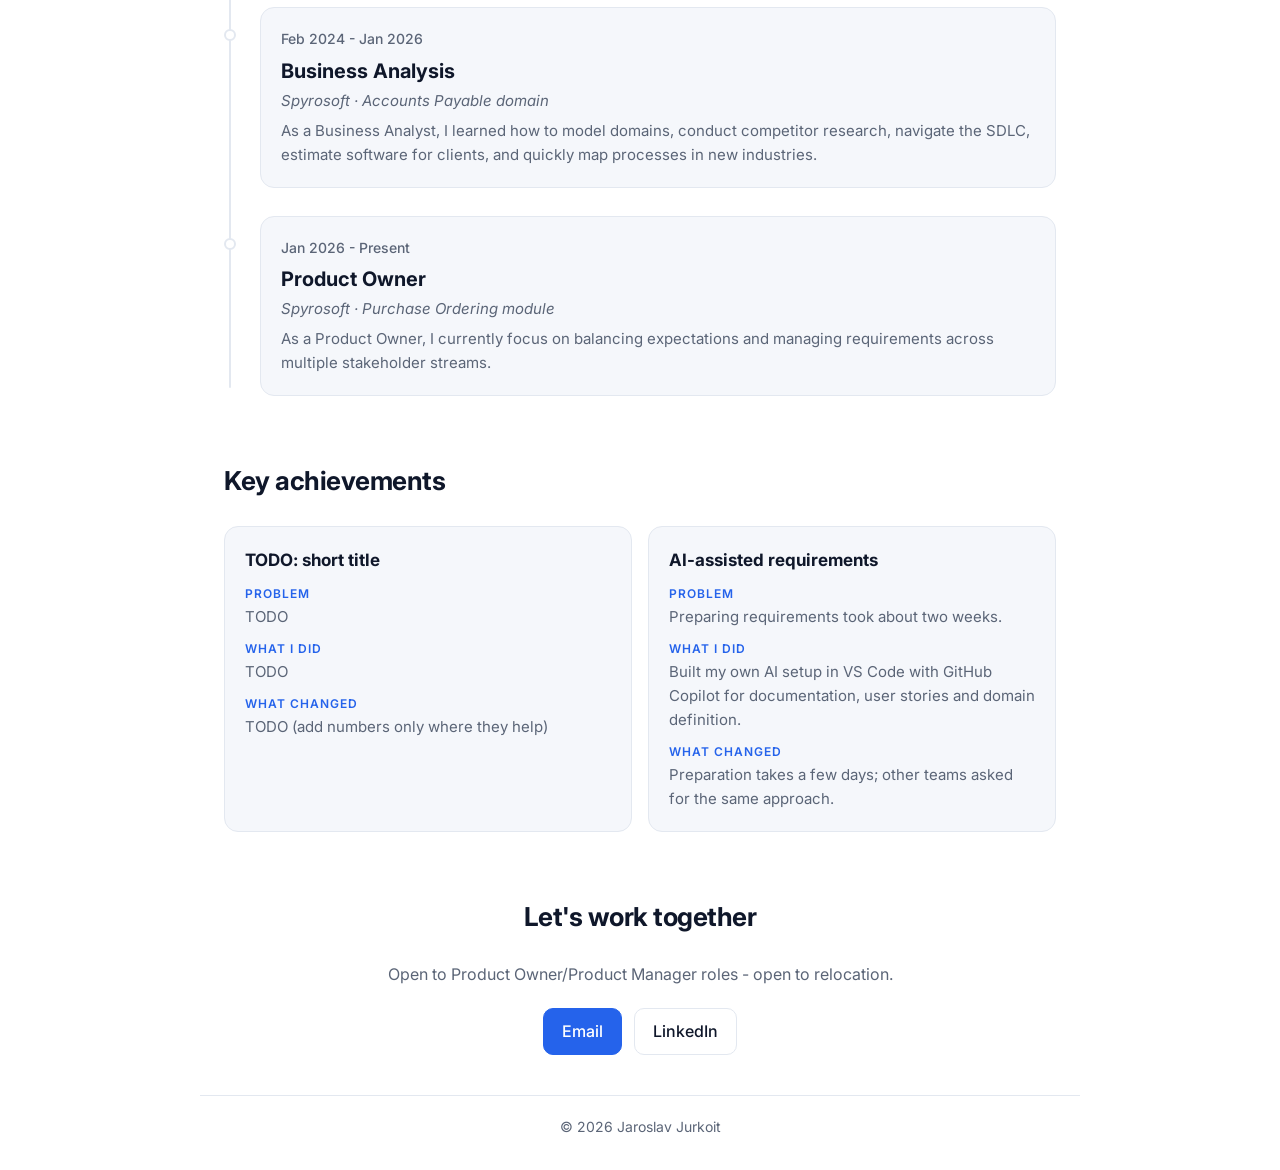
==== commit b1bb31a6: "Make v2 the main page Root index.html now serves the v2 design (paths point into v2/), v2/index.html" ====
--- a/index.html
+++ b/index.html
@@ -5,14 +5,13 @@
   <meta name="viewport" content="width=device-width, initial-scale=1.0">
   <title>Jaroslav Jurkoit — Product Owner</title>
   <meta name="description" content="Jaroslav Jurkoit — Product Owner in financial software & ERP. Wrocław, Poland · Open to remote.">
-  <meta property="og:title" content="Jaroslav Jurkoit — Product Owner">
-  <meta property="og:description" content="Product Owner · Financial Software & ERP · Wrocław, Poland · Open to remote">
-  <meta property="og:type" content="website">
-  <link rel="icon" href="data:image/svg+xml,<svg xmlns='http://www.w3.org/2000/svg' viewBox='0 0 100 100'><rect width='100' height='100' rx='22' fill='%232563eb'/><text x='50' y='66' font-size='44' font-family='Arial' font-weight='700' fill='white' text-anchor='middle'>JJ</text></svg>">
+  <link rel="icon" type="image/png" href="v2/favicon.png">
   <link rel="preconnect" href="https://fonts.googleapis.com">
   <link rel="preconnect" href="https://fonts.gstatic.com" crossorigin>
   <link href="https://fonts.googleapis.com/css2?family=Inter:wght@400;500;600;700&display=swap" rel="stylesheet">
   <link rel="stylesheet" href="style.css">
+  <link rel="stylesheet" href="v2/v2.css">
+  <link rel="stylesheet" href="v2/audiences.css">
   <script>
     // Apply saved theme before paint to avoid a flash
     (function () {
@@ -25,10 +24,8 @@
   <header class="nav">
     <div class="container nav-inner">
       <nav>
-        <a href="#about">About</a>
-        <a href="#experience">Experience</a>
-        <a href="#projects">Projects</a>
-        <a href="#contact">Contact</a>
+        <a href="#hello">Hello</a>
+        <a href="v2/side-projects.html">Projects</a>
       </nav>
       <button class="theme-toggle" id="themeToggle" aria-label="Toggle dark mode">
         <span class="icon-sun">☀</span><span class="icon-moon">☾</span>
@@ -37,185 +34,208 @@
   </header>
 
   <main id="top">
-    <!-- Hero -->
-    <section class="hero container">
-      <div class="avatar">
-        <img src="./Casual Nautical Club Selfie.png" alt="Jaroslav Jurkoit portrait">
-      </div>
-      <div>
+    <!-- 1. Hello — who I am now -->
+    <section id="hello" class="hero hero-character">
+      <div class="hero-copy">
         <p class="eyebrow">Hi, I'm</p>
         <h1>Jaroslav Jurkoit</h1>
         <p class="role">Product Owner · Financial Software &amp; ERP</p>
+        <!-- TODO: replace with your own short personal text (2–3 sentences, no CV recap) -->
         <p class="lead">
-          I take products from discovery to delivery — turning conversations with stakeholders
-          into clear requirements, process models and a backlog engineers love to work with.
-          I use AI every day to do it faster.
+          I help teams build software! 
         </p>
-        <p class="meta">📍 Wrocław, Poland · Open to remote</p>
+        <p class="meta">📍 Wrocław, Poland · Open to relocate</p>
         <div class="links">
-          <a class="btn primary" href="mailto:jaroslaw.jurkoic@gmail.com">✉ Email me</a>
+          <a class="btn primary" href="mailto:jaroslaw.jurkoic@gmail.com">Email me</a>
           <a class="btn" href="https://www.linkedin.com/in/jaroslav-jurkoit" target="_blank" rel="noopener">in LinkedIn</a>
         </div>
       </div>
-    </section>
-
-    <!-- About / strengths -->
-    <section id="about" class="container section">
-      <h2>What I do best</h2>
+      <div class="hero-art">
+        <img src="v2/hero-character.png" alt="Illustration of Jaroslav working on a laptop">
+      </div>
+    </section>
+
+    <!-- 2. What I'm working on -->
+    <section id="now" class="container section">
+      <h2>What I'm working on</h2>
+      <div class="now reveal">
+        <div class="now-head">
+          <p>Purchase-to-Pay module in a financial ERP, built from scratch.</p>
+        </div>
+
+        <ol class="p2p" aria-label="Purchase-to-Pay workflow: order, approve, receive, match, pay">
+          <li><span class="p2p-dot">1</span>Order</li>
+          <li><span class="p2p-dot">2</span>Approve</li>
+          <li><span class="p2p-dot">3</span>Receive</li>
+          <li><span class="p2p-dot">4</span>Match</li>
+          <li><span class="p2p-dot">5</span>Pay</li>
+        </ol>
+
+        <div class="now-pair">
+          <div><h4>The problem</h4><p>Spend gets committed without approval, and invoices are paid without proof of delivery.</p></div>
+          <div><h4>What we're doing</h4><p>We're replacing this with one controlled workflow, from order to payment.</p></div>
+        </div>
+
+        <div class="now-impact">
+          <h4>The impact</h4>
+          <p>Every purchase is authorised up front, matched to what was delivered and fully auditable, giving finance real-time visibility.</p>
+        </div>
+
+        <div class="now-small">
+          <div><h4>What differentiates us</h4><p>A huge customer base, our company as the first customer, and in-house design and SME teams.</p></div>
+          <div><h4>Who I work with</h4><p>Engineering Manager, developers, QA, UX, Head of Product and stakeholders.</p></div>
+          <div><h4>What I own</h4><p>The product side: scope, priorities and what we build.</p></div>
+        </div>
+
+        <a class="more" href="https://www.linkedin.com/in/jaroslav-jurkoit" target="_blank" rel="noopener">Full details are in my CV →</a>
+      </div>
+    </section>
+
+    <!-- 3. How I work -->
+    <section id="approach" class="container section">
+      <h2>How I work</h2>
+      <p class="how-lead">We work in a microservices architecture with many cross-module dependencies.</p>
+      <div class="how-points">
+        <div><h4>Domain</h4><p>I'm deeply engaged in domain modelling; I can explain every detail of what we do and why.</p></div>
+        <div><h4>Hands-on</h4><p>I can find information and test deliveries with Postman, Bruno, or by reading docs and code with GitHub Copilot.</p></div>
+        <div><h4>AI</h4><p>I constantly use AI to work better and faster; implement skills, agents and workflows step by step to keep everything aligned.</p></div>
+      </div>
+      <div class="project-demo how-work-demo">
+        <div class="video-wrap">
+          <video class="project-video how-video" controls muted playsinline preload="metadata" aria-label="AI-assisted requirements workflow demo">
+            <source src="ai-requirements-workflow%20%281%29.mp4" type="video/mp4">
+            Your browser does not support embedded video.
+          </video>
+        </div>
+        <div class="project-copy">
+          <h3>AI-assisted requirements workflow</h3>
+          <p>I use AI to turn stakeholder conversations into structured requirements, process models and a clear product backlog.</p>
+          <p class="how-note">I keep improving and sharing my AI-enhanced processes, so the one in the video may already look different.</p>
+        </div>
+      </div>
+    </section>
+
+    <section id="audiences" class="container section" aria-labelledby="audiences-title">
+      <div class="aud-wrap">
+        <h2 id="audiences-title">Same requirement, two lenses</h2>
+        <p class="aud-lead">I've written requirements for pure backend work, pure frontend work and features that cut through both.</p>
+
+        <div class="aud-tabs" role="tablist" aria-label="Audience">
+          <button role="tab" aria-selected="true" aria-controls="aud-ui" data-audience="ui" tabindex="0">For frontenders</button>
+          <button role="tab" aria-selected="false" aria-controls="aud-be" data-audience="be" tabindex="-1">For backenders</button>
+        </div>
+
+        <div class="aud-card">
+          <div>
+            <p class="aud-kicker" id="aud-kicker">UI story</p>
+            <h3>Record a delivery</h3>
+            <ol class="aud-items" id="aud-items"></ol>
+          </div>
+
+          <div class="aud-stage" id="aud-ui" role="tabpanel" aria-label="Screen built from the UI story">
+            <div class="aud-screen-title">Record a delivery</div>
+            <div class="aud-fld" data-aud-to="1"><label>Delivery note number</label><div class="aud-box">DN-17734</div><div class="aud-err">Already recorded for this supplier</div></div>
+            <div class="aud-fld" data-aud-to="2"><label>Receive now: Monitor arm</label><div class="aud-box">5</div><div class="aud-err">Can't receive more than the open quantity (4)</div></div>
+            <div class="aud-save" data-aud-to="3"><span class="aud-btn">Save delivery</span><span class="aud-ok">Delivery GR000312 recorded</span></div>
+          </div>
+
+          <div class="aud-stage" id="aud-be" role="tabpanel" aria-label="API and schema built from the backend story" hidden>
+            <div class="aud-code" data-aud-to="3"><b>POST</b> /goods-receipts → 201 GR000312</div>
+            <div class="aud-tables">
+              <div class="aud-tbl"><div class="aud-th">goods_receipt</div>
+                <div class="aud-tr" data-aud-to="3"><span>reference_number</span><span>UQ</span></div>
+                <div class="aud-tr" data-aud-to="1"><span>delivery_note_no</span><span>varchar(40)</span></div>
+              </div>
+              <div class="aud-tbl"><div class="aud-th">goods_receipt_line</div>
+                <div class="aud-tr" data-aud-to="2"><span>quantity</span><span>dec(12,3)</span></div>
+              </div>
+            </div>
+            <div class="aud-code" data-aud-to="1">422 DUPLICATE_DELIVERY_NOTE</div>
+            <div class="aud-code" data-aud-to="2">422 QUANTITY_EXCEEDS_OPEN</div>
+          </div>
+        </div>
+        <p class="aud-foot">Fictional example. Hover a line to trace it.</p>
+      </div>
+    </section>
+
+    <!-- 4. Path to a product role -->
+    <section id="path" class="container section">
+      <h2>The path to a product role</h2>
+      <p class="path-intro">Each step gave me something the next one needed.</p>
+
+      <ol class="path" id="path-road">
+        <li class="path-line" aria-hidden="true"><span class="path-fill" id="pathFill"></span></li>
+
+        <li class="milestone reveal">
+          <span class="dot" aria-hidden="true"></span>
+          <div class="card">
+            <div class="when">Sep 2018 — Oct 2021 · Tasso Sp.z o.o.</div>
+            <h3>My first office job</h3>
+            <p>Tasso, my first office job, taught me ownership. I spotted an opportunity and created a brand new service for the company. While we were handling legal support for foreign workers, I pitched and managed a new IT recruitment service directly for our tech clients.</p>
+          </div>
+        </li>
+
+        <li class="milestone reveal">
+          <span class="dot" aria-hidden="true"></span>
+          <div class="card">
+            <div class="when">Oct 2021 — Feb 2024</div>
+            <h3>Recruitment</h3>
+            <p class="note">EPAM Systems · Spyrosoft</p>
+            <p>IT Recruiter taught me how to manage expectations and give clear feedback. It was also my introduction to the IT world - its terminology, roles, and development processes.</p>
+          </div>
+        </li>
+
+        <li class="milestone reveal">
+          <span class="dot" aria-hidden="true"></span>
+          <div class="card">
+            <div class="when">Feb 2024 - Jan 2026</div>
+            <h3>Business Analysis</h3>
+            <p class="note">Spyrosoft · Accounts Payable domain</p>
+            <p>As a Business Analyst, I learned how to model domains, conduct competitor research, navigate the SDLC, estimate software for clients, and quickly map processes in new industries.</p>
+          </div>
+        </li>
+
+        <li class="milestone reveal">
+          <span class="dot" aria-hidden="true"></span>
+          <div class="card">
+            <div class="when">Jan 2026 - Present</div>
+            <h3>Product Owner</h3>
+            <p class="note">Spyrosoft · Purchase Ordering module</p>
+            <p>As a Product Owner, I currently focus on balancing expectations and managing requirements across multiple stakeholder streams.</p>
+          </div>
+        </li>
+      </ol>
+    </section>
+
+    <!-- 6. Key achievements -->
+    <section id="achievements" class="container section">
+      <h2>Key achievements</h2>
       <div class="grid cards">
-        <div class="card">
-          <h3>Product ownership</h3>
-          <p>From discovery to delivery: roadmap, planning, prioritization, backlog and user stories.</p>
-        </div>
-        <div class="card">
-          <h3>Requirements engineering</h3>
-          <p>IREB CPRE-FL certified. Use cases, process modeling in BPMN and UML.</p>
-        </div>
-        <div class="card">
-          <h3>AI in product work</h3>
-          <p>GitHub Copilot, Claude Code, Codex and LLMs in everyday work. Building with Claude/Gemini APIs, evals, batch processing.</p>
-        </div>
-        <div class="card">
-          <h3>Discovery &amp; research</h3>
-          <p>User discovery, stakeholder interviews, competitor and market research.</p>
-        </div>
-      </div>
-
-      <h3 class="sub">Tools</h3>
-      <ul class="tags">
-        <li>Azure DevOps</li><li>Jira</li><li>Confluence</li><li>GitHub</li><li>Git</li>
-        <li>VS Code</li><li>GitHub Copilot</li><li>Claude Code</li><li>Codex</li>
-        <li>SQL</li><li>Excel</li><li>Miro</li><li>Draw.io</li><li>BPMN</li><li>UML</li>
-      </ul>
-    </section>
-
-    <!-- Experience -->
-    <section id="experience" class="container section">
-      <h2>Experience</h2>
-      <ol class="timeline">
-        <li>
-          <div class="when">Jul 2022 — Present · 4 yrs 4 mos</div>
-          <div class="what">
-            <h3>Spyrosoft S.A.</h3>
-            <p class="note">Wrocław, Poland</p>
-            <div class="role-item">
-              <h4>Product Owner <span>Jan 2026 — Present</span></h4>
-              <ul>
-                <li>Lead a team of 3 backend engineers, a tech lead and QA, building a new Purchase Ordering module (Purchase-to-Pay) from scratch.</li>
-                <li>Own the product side of the module: roadmap, planning, process modeling, requirements, backlog and prioritization — based on discovery across six departments.</li>
-                <li>Built my own AI setup in VS Code with GitHub Copilot to write documentation, refine requirements, draft user stories and define the domain — cutting requirement preparation from about two weeks to a few days.</li>
-                <li>Later asked to help other teams adopt the same approach.</li>
-              </ul>
-            </div>
-            <div class="role-item">
-              <h4>Business Analyst <span>Feb 2024 — Jan 2026</span></h4>
-              <ul>
-                <li>Supported the Product Manager in building out the Accounts Payable domain through domain modeling, research, competitor analysis and refinement preparation.</li>
-                <li>Ran competitor analysis using API documentation, industry forums and other sources.</li>
-                <li>Presented findings weekly to the Principal Product Manager and the product team to support feature decisions.</li>
-              </ul>
-            </div>
-            <div class="role-item">
-              <h4>Recruitment Specialist <span>Jul 2022 — Feb 2024</span></h4>
-              <ul>
-                <li>Ran technical hiring end to end, from sourcing to placement.</li>
-                <li>Worked closely with hiring managers to understand and refine what each role needed.</li>
-              </ul>
-            </div>
-          </div>
-        </li>
-        <li>
-          <div class="when">Oct 2021 — Jul 2022</div>
-          <div class="what">
-            <h3>EPAM Systems</h3>
-            <p class="note">Wrocław, Poland</p>
-            <div class="role-item">
-              <h4>IT Researcher</h4>
-              <ul>
-                <li>Sourced IT candidates — software developers, DevOps engineers, testers, business analysts and more.</li>
-                <li>Guided candidates through the sourcing process.</li>
-                <li>Mapped the IT talent market and analyzed competitor hiring, producing reports on talent availability, salary ranges and skills for recruitment teams.</li>
-              </ul>
-            </div>
-          </div>
-        </li>
-        <li>
-          <div class="when">Sep 2018 — Oct 2021 · 3 yrs 2 mos</div>
-          <div class="what">
-            <h3>TASSO</h3>
-            <p class="note">Toruń, Poland</p>
-            <div class="role-item">
-              <h4>IT Recruiter <span>Apr 2021 — Oct 2021</span></h4>
-            </div>
-            <div class="role-item">
-              <h4>Junior HR Specialist (for foreign employees) <span>Jul 2019 — Apr 2021</span></h4>
-            </div>
-            <div class="role-item">
-              <h4>Coordinator for foreign workers <span>Sep 2018 — Jul 2019</span></h4>
-            </div>
-          </div>
-        </li>
-        <li>
-          <div class="when">Aug 2017 — Dec 2017</div>
-          <div class="what">
-            <h3>Freelance</h3>
-            <p class="note">Minsk, Belarus · <a href="https://freelance.ru/jara-design" target="_blank" rel="noopener">freelance.ru/jara-design</a></p>
-            <div class="role-item">
-              <h4>Web Designer</h4>
-              <ul>
-                <li>Created graphic designs for websites, business cards, posters, banners and logos in Adobe Photoshop.</li>
-              </ul>
-            </div>
-          </div>
-        </li>
-      </ol>
-    </section>
-
-    <!-- Projects -->
-    <section id="projects" class="container section">
-      <h2>Projects</h2>
-      <div class="project-demo">
-        <div class="video-wrap">
-          <video class="project-video" controls preload="metadata" playsinline>
-            <source src="./ai-requirements-workflow%20%281%29.mp4" type="video/mp4">
-            Your browser does not support HTML video.
-          </video>
-        </div>
-        <div class="project-copy">
-          <span class="badge">AI workflow demo</span>
-          <h3>AI-assisted requirements workflow</h3>
-          <p>I use AI to turn stakeholder conversations into structured requirements, process models and a clear product backlog — faster, with better traceability and less friction.</p>
-        </div>
-      </div>
-    </section>
-
-    <!-- Education & languages -->
-    <section class="container section two-col">
-      <div>
-        <h2>Education &amp; certifications</h2>
-        <ul class="plain">
-          <li><strong>IREB CPRE Foundation Level</strong><br><span>Certified Professional for Requirements Engineering</span></li>
-          <li><strong>Google Cloud Digital Leader</strong></li>
-          <li><strong>BCom, Business Communication &amp; Psychology</strong><br><span>Nicolaus Copernicus University, Toruń</span></li>
-        </ul>
-      </div>
-      <div>
-        <h2>Languages</h2>
-        <ul class="plain">
-          <li><strong>English</strong> — B2/C1, daily working language</li>
-          <li><strong>Polish</strong> — native</li>
-          <li><strong>Russian</strong> — native</li>
-          <li><strong>Belarusian</strong> — native</li>
-        </ul>
+        <div class="card reveal story-card">
+          <h3>TODO: short title</h3>
+          <dl>
+            <dt>Problem</dt><dd>TODO</dd>
+            <dt>What I did</dt><dd>TODO</dd>
+            <dt>What changed</dt><dd>TODO (add numbers only where they help)</dd>
+          </dl>
+        </div>
+        <div class="card reveal story-card">
+          <h3>AI-assisted requirements</h3>
+          <dl>
+            <dt>Problem</dt><dd>Preparing requirements took about two weeks.</dd>
+            <dt>What I did</dt><dd>Built my own AI setup in VS Code with GitHub Copilot for documentation, user stories and domain definition.</dd>
+            <dt>What changed</dt><dd>Preparation takes a few days; other teams asked for the same approach.</dd>
+          </dl>
+        </div>
       </div>
     </section>
 
     <!-- Contact -->
     <section id="contact" class="container section contact">
-      <h2>Let's talk</h2>
-      <p>Open to Product Owner roles in fintech, ERP and B2B SaaS — remote or in Wrocław.</p>
+      <h2>Let's work together</h2>
+      <p>Open to Product Owner/Product Manager roles - open to relocation.</p>
       <div class="links center">
-        <a class="btn primary" href="mailto:jaroslaw.jurkoic@gmail.com">jaroslaw.jurkoic@gmail.com</a>
+        <a class="btn primary" href="mailto:jaroslaw.jurkoic@gmail.com">Email</a>
         <a class="btn" href="https://www.linkedin.com/in/jaroslav-jurkoit" target="_blank" rel="noopener">LinkedIn</a>
       </div>
     </section>
@@ -225,16 +245,7 @@
     © <span id="year"></span> Jaroslav Jurkoit
   </footer>
 
-  <script>
-    document.getElementById('year').textContent = new Date().getFullYear();
-    document.getElementById('themeToggle').addEventListener('click', function () {
-      var root = document.documentElement;
-      var current = root.getAttribute('data-theme') ||
-        (matchMedia('(prefers-color-scheme: dark)').matches ? 'dark' : 'light');
-      var next = current === 'dark' ? 'light' : 'dark';
-      root.setAttribute('data-theme', next);
-      localStorage.setItem('theme', next);
-    });
-  </script>
+  <script src="v2/v2.js"></script>
+  <script src="v2/audiences.js"></script>
 </body>
 </html>
--- a/v2/v2.css
+++ b/v2/v2.css
@@ -0,0 +1,147 @@
+/* Additions on top of ../style.css */
+
+/* Soft reveal (from concept 1) */
+.reveal { opacity: 0; transform: translateY(24px); transition: opacity .7s ease, transform .7s ease; }
+.reveal.visible { opacity: 1; transform: none; }
+
+.hero-character {
+  display: grid;
+  grid-template-columns: minmax(0, 1fr) minmax(0, 270px);
+  gap: 40px;
+  max-width: 880px;
+  margin: 0 auto;
+  padding: 72px 24px 24px;
+  align-items: center;
+}
+.hero-character .hero-copy { display: flex; flex-direction: column; justify-content: center; }
+.hero-art { display: flex; justify-content: center; min-width: 0; }
+/* Character sits beside the copy, roughly its height, feet on the baseline */
+.hero-art img { display: block; width: 100%; max-width: 270px; height: auto; }
+
+/* Now — one spacing rhythm: 32px between blocks, 8px label→text */
+.now {
+  background: var(--bg-soft); border: 1px solid var(--border);
+  border-radius: 14px; padding: 36px;
+  display: grid; gap: 32px;
+}
+.now p { margin: 0; line-height: 1.6; }
+.now-head p { font-size: 18px; font-weight: 500; }
+
+/* Order-to-payment flow, lit up in sequence */
+.p2p { list-style: none; margin: 0; padding: 0; display: flex; align-items: center; flex-wrap: wrap; row-gap: 12px; }
+.p2p li { display: flex; align-items: center; gap: 8px; font-size: 14px; font-weight: 600; white-space: nowrap; animation: p2pLit 5s infinite; }
+.p2p li:not(:last-child)::after { content: ""; width: 32px; height: 2px; margin: 0 12px; background: var(--border); }
+.p2p-dot {
+  width: 24px; height: 24px; border-radius: 50%; display: grid; place-items: center;
+  font-size: 12px; background: var(--accent-soft); color: var(--accent);
+}
+.p2p li:nth-child(2) { animation-delay: .6s; } .p2p li:nth-child(3) { animation-delay: 1.2s; }
+.p2p li:nth-child(4) { animation-delay: 1.8s; } .p2p li:nth-child(5) { animation-delay: 2.4s; }
+@keyframes p2pLit { 0%, 14%, 100% { color: var(--text); } 4%, 10% { color: var(--accent); } }
+.p2p li:nth-child(n) .p2p-dot { animation: p2pDot 5s infinite; animation-delay: inherit; }
+@keyframes p2pDot { 0%, 14%, 100% { background: var(--accent-soft); color: var(--accent); } 4%, 10% { background: var(--accent); color: #fff; } }
+
+/* Labels: small caps above the text */
+.now h4 { margin: 0 0 8px; font-size: 12px; font-weight: 700; text-transform: uppercase; letter-spacing: .1em; color: var(--accent); }
+
+/* Reading order: problem -> what we're doing -> impact -> context */
+.now-pair { display: grid; grid-template-columns: 1fr 1fr; gap: 40px; }
+.now-pair > div { padding-left: 16px; border-left: 3px solid var(--border); }
+.now-pair p { font-size: 17px; font-weight: 500; color: var(--text); }
+
+.now-small { display: grid; grid-template-columns: repeat(3, 1fr); gap: 24px 40px; padding-top: 32px; border-top: 1px solid var(--border); }
+.now-small h4 { color: var(--text); }
+.now-small p { font-size: 15px; color: var(--muted); }
+
+/* Impact: the one to read. Box bleeds out so its text keeps the same left edge */
+.now-impact {
+  margin: 0 -16px; padding: 12px 16px 12px 13px; border-radius: 8px;
+  background: var(--accent-soft); border-left: 3px solid var(--accent);
+}
+.now-impact h4 { color: var(--accent); }
+.now-impact p { font-size: 15px; font-weight: 500; }
+
+.more { justify-self: start; font-size: 15px; font-weight: 500; }
+
+/* Path */
+.path-intro { margin: -12px 0 28px; color: var(--muted); }
+.path { position: relative; list-style: none; margin: 0; padding: 0 0 0 36px; }
+.path-line {
+  position: absolute; left: 5px; top: 8px; bottom: 8px; width: 2px;
+  background: var(--border); border-radius: 2px;
+}
+.path-fill {
+  display: block; width: 100%; height: 100%;
+  background: linear-gradient(to bottom, var(--accent), #7c3aed);
+  transform-origin: top; transform: scaleY(0);
+}
+.milestone { position: relative; padding-bottom: 28px; }
+.milestone:last-child { padding-bottom: 0; }
+.milestone .dot {
+  position: absolute; left: -36px; top: 22px;
+  width: 12px; height: 12px; border-radius: 50%;
+  background: var(--bg); border: 2px solid var(--border);
+  transition: background .4s, border-color .4s, box-shadow .4s;
+}
+.milestone.reached .dot {
+  background: var(--accent); border-color: var(--accent);
+  box-shadow: 0 0 0 5px var(--accent-soft);
+}
+.milestone .card h3 { font-size: 20px; margin: 4px 0 2px; }
+.milestone .card p { margin: 6px 0 0; }
+.milestone .card .note { margin: 0; }
+.gave {
+  margin-top: 14px !important; padding-top: 12px; border-top: 1px dashed var(--border);
+  color: var(--text) !important;
+}
+.gave strong {
+  display: block; font-size: 12px; text-transform: uppercase; letter-spacing: .08em;
+  color: var(--accent); margin-bottom: 2px;
+}
+
+@media (max-width: 680px) {
+  .hero-character { grid-template-columns: minmax(0, 1fr); gap: 16px; padding-top: 48px; }
+  .hero-art { order: -1; justify-content: flex-start; }
+  .hero-art img { max-width: 150px; }
+  .how-points { grid-template-columns: 1fr; gap: 20px; }
+  .now { padding: 24px; gap: 28px; }
+  .now-pair, .now-small { grid-template-columns: 1fr; }
+  .now-pair { gap: 24px; }
+  .now-impact { margin: 0 -12px; padding: 16px 12px 16px 9px; }
+  .p2p li:not(:last-child)::after { width: 12px; margin: 0 6px; }
+}
+
+@media (prefers-reduced-motion: reduce) {
+  .reveal { opacity: 1; transform: none; transition: none; }
+  .path-fill { transform: scaleY(1); }
+  .p2p li, .p2p-dot { animation: none !important; }
+}
+
+/* How I work */
+.how-lead { margin: -8px 0 28px; font-size: 17px; color: var(--muted); }
+/* Same bar + label treatment as the problem / what we're doing pair */
+.how-points { display: grid; grid-template-columns: repeat(3, 1fr); gap: 32px; margin-bottom: 32px; }
+.how-points > div { padding-left: 16px; border-left: 3px solid var(--border); }
+.how-points h4 { margin: 0 0 8px; font-size: 12px; font-weight: 700; text-transform: uppercase; letter-spacing: .1em; color: var(--accent); }
+.how-points p { margin: 0; font-size: 15px; line-height: 1.6; }
+.project-copy .how-note { margin-top: 16px; padding-top: 14px; border-top: 1px solid var(--border); font-size: 13px; }
+
+/* Achievements */
+.side-project-image {
+  display: block;
+  width: 100%;
+  max-height: 420px;
+  margin-bottom: 16px;
+  border: 1px solid var(--border);
+  border-radius: 10px;
+  object-fit: contain;
+  object-position: center;
+  background: #0b1020;
+}
+.story-card dl { margin: 0; font-size: 15px; }
+.story-card dt {
+  margin-top: 10px; font-size: 12px; font-weight: 600; text-transform: uppercase;
+  letter-spacing: .08em; color: var(--accent);
+}
+.story-card dd { margin: 2px 0 0; color: var(--muted); }
+.card.reveal { transition-delay: 0s; }
--- a/v2/audiences.css
+++ b/v2/audiences.css
@@ -0,0 +1,98 @@
+#audiences {
+  --aud-paper: var(--bg-soft);
+  --aud-surface: var(--bg);
+  --aud-ink: var(--text);
+  --aud-muted: var(--muted);
+  --aud-rule: var(--border);
+  --aud-cobalt: var(--accent);
+  --aud-tint: var(--accent-soft);
+  --aud-lane: var(--accent-soft);
+  --aud-error: #b42318;
+}
+
+:root[data-theme="dark"] #audiences { --aud-error: #ff8a80; }
+@media (prefers-color-scheme: dark) {
+  :root:not([data-theme="light"]) #audiences { --aud-error: #ff8a80; }
+}
+
+#audiences .aud-wrap { max-width: 980px; margin: 0 auto; }
+#audiences h2 { font-size: clamp(32px, 4.4vw, 48px); line-height: 1.05; margin-bottom: 10px; }
+#audiences .aud-lead { color: var(--aud-muted); margin: 0 0 24px; max-width: 560px; }
+#audiences .aud-tabs {
+  display: inline-flex; gap: 4px; padding: 4px; margin-bottom: 16px;
+  border: 1px solid var(--aud-rule); border-radius: 999px; background: var(--aud-surface);
+}
+#audiences .aud-tabs button {
+  min-height: 44px; padding: 0 18px; border: 0; border-radius: 999px;
+  color: var(--aud-ink); background: none; font-family: inherit; font-size: 15px; font-weight: 500; cursor: pointer;
+}
+#audiences .aud-tabs button[aria-selected="true"] { color: var(--aud-paper); background: var(--aud-ink); }
+#audiences .aud-tabs button:focus-visible { outline: 2px solid var(--aud-cobalt); outline-offset: 2px; }
+#audiences .aud-card {
+  display: grid; grid-template-columns: minmax(0, 1fr) minmax(0, 1fr); gap: 28px;
+  padding: 24px; border: 1px solid var(--aud-rule); border-radius: 18px; background: var(--aud-surface);
+}
+#audiences .aud-kicker { margin: 0 0 4px; color: var(--aud-muted); font: 13px ui-monospace, SFMono-Regular, Menlo, monospace; }
+#audiences .aud-card h3 { margin: 0 0 12px; font-size: 20px; }
+#audiences .aud-items { display: grid; gap: 4px; margin: 0; padding: 0; list-style: none; transition: opacity .2s; }
+#audiences .aud-items.swap { opacity: 0; }
+#audiences .aud-items li {
+  display: grid; grid-template-columns: 26px 1fr; gap: 10px; padding: 8px;
+  border-radius: 10px; font-size: 15px; cursor: pointer; outline: none;
+}
+#audiences .aud-items li:hover,
+#audiences .aud-items li.hl,
+#audiences .aud-items li:focus-visible { background: var(--aud-tint); }
+#audiences .aud-n {
+  display: grid; place-items: center; width: 26px; height: 26px;
+  border: 2px solid var(--aud-ink); border-radius: 50%;
+  font: 600 12px ui-monospace, SFMono-Regular, Menlo, monospace;
+}
+#audiences .aud-items li.hl .aud-n { border-color: var(--aud-cobalt); color: #fff; background: var(--aud-cobalt); }
+#audiences code, #audiences .aud-f { font-family: ui-monospace, SFMono-Regular, Menlo, monospace; font-size: .88em; }
+#audiences .aud-f { font-weight: 600; }
+#audiences .aud-stage {
+  display: grid; align-content: start; gap: 12px; min-height: 270px;
+  padding: 18px; border-radius: 14px; background: var(--aud-paper);
+}
+#audiences .aud-stage[hidden] { display: none; }
+#audiences [data-aud-to] { transition: opacity .4s, translate .4s; }
+#audiences .aud-armed [data-aud-to]:not(.aud-on) { opacity: 0; translate: 0 6px; }
+#audiences .aud-stage.hl-mode [data-aud-to]:not(.hl) { opacity: .25; }
+#audiences [data-aud-to].hl { outline: 2px solid var(--aud-cobalt); outline-offset: 3px; border-radius: 8px; }
+#audiences .aud-screen-title { font-weight: 600; font-size: 15px; }
+#audiences .aud-fld label { display: block; margin-bottom: 4px; color: var(--aud-muted); font-size: 12px; font-weight: 600; }
+#audiences .aud-box {
+  padding: 8px 10px; border: 1.5px solid var(--aud-error); border-radius: 8px;
+  background: var(--aud-surface); font: 14px ui-monospace, SFMono-Regular, Menlo, monospace;
+}
+#audiences .aud-err { margin-top: 4px; color: var(--aud-error); font-size: 12.5px; }
+#audiences .aud-save { display: flex; flex-wrap: wrap; align-items: center; gap: 12px; }
+#audiences .aud-btn { padding: 8px 16px; border-radius: 8px; color: var(--aud-paper); background: var(--aud-ink); font-size: 14px; font-weight: 600; }
+#audiences .aud-ok { color: var(--aud-cobalt); font-size: 13px; font-weight: 600; }
+#audiences .aud-code {
+  overflow-x: auto; padding: 8px 12px; border: 1px solid var(--aud-rule); border-radius: 8px;
+  background: var(--aud-surface); font: 13px/1.5 ui-monospace, SFMono-Regular, Menlo, monospace; white-space: nowrap;
+}
+#audiences .aud-code b { color: var(--aud-cobalt); }
+#audiences .aud-tables { display: grid; gap: 10px; }
+#audiences .aud-tbl {
+  overflow: hidden; border: 1.5px solid var(--aud-ink); border-radius: 8px;
+  background: var(--aud-surface); font: 12.5px ui-monospace, SFMono-Regular, Menlo, monospace;
+}
+#audiences .aud-th { padding: 6px 10px; background: var(--aud-lane); font-weight: 600; }
+#audiences .aud-tr { display: flex; justify-content: space-between; gap: 8px; padding: 4px 10px; }
+#audiences .aud-tr span:last-child { color: var(--aud-muted); }
+#audiences .aud-ghost {
+  position: fixed; z-index: 20; display: grid; place-items: center; width: 26px; height: 26px;
+  margin: -13px 0 0 -13px; border-radius: 50%; color: #fff; background: var(--aud-cobalt);
+  font: 600 12px ui-monospace, SFMono-Regular, Menlo, monospace; pointer-events: none;
+}
+#audiences .aud-foot { margin: 14px 2px 0; color: var(--aud-muted); font-size: 14px; }
+
+@media (max-width: 760px) {
+  #audiences .aud-card { grid-template-columns: minmax(0, 1fr); }
+}
+@media (prefers-reduced-motion: reduce) {
+  #audiences [data-aud-to], #audiences .aud-items { transition: none; }
+}
